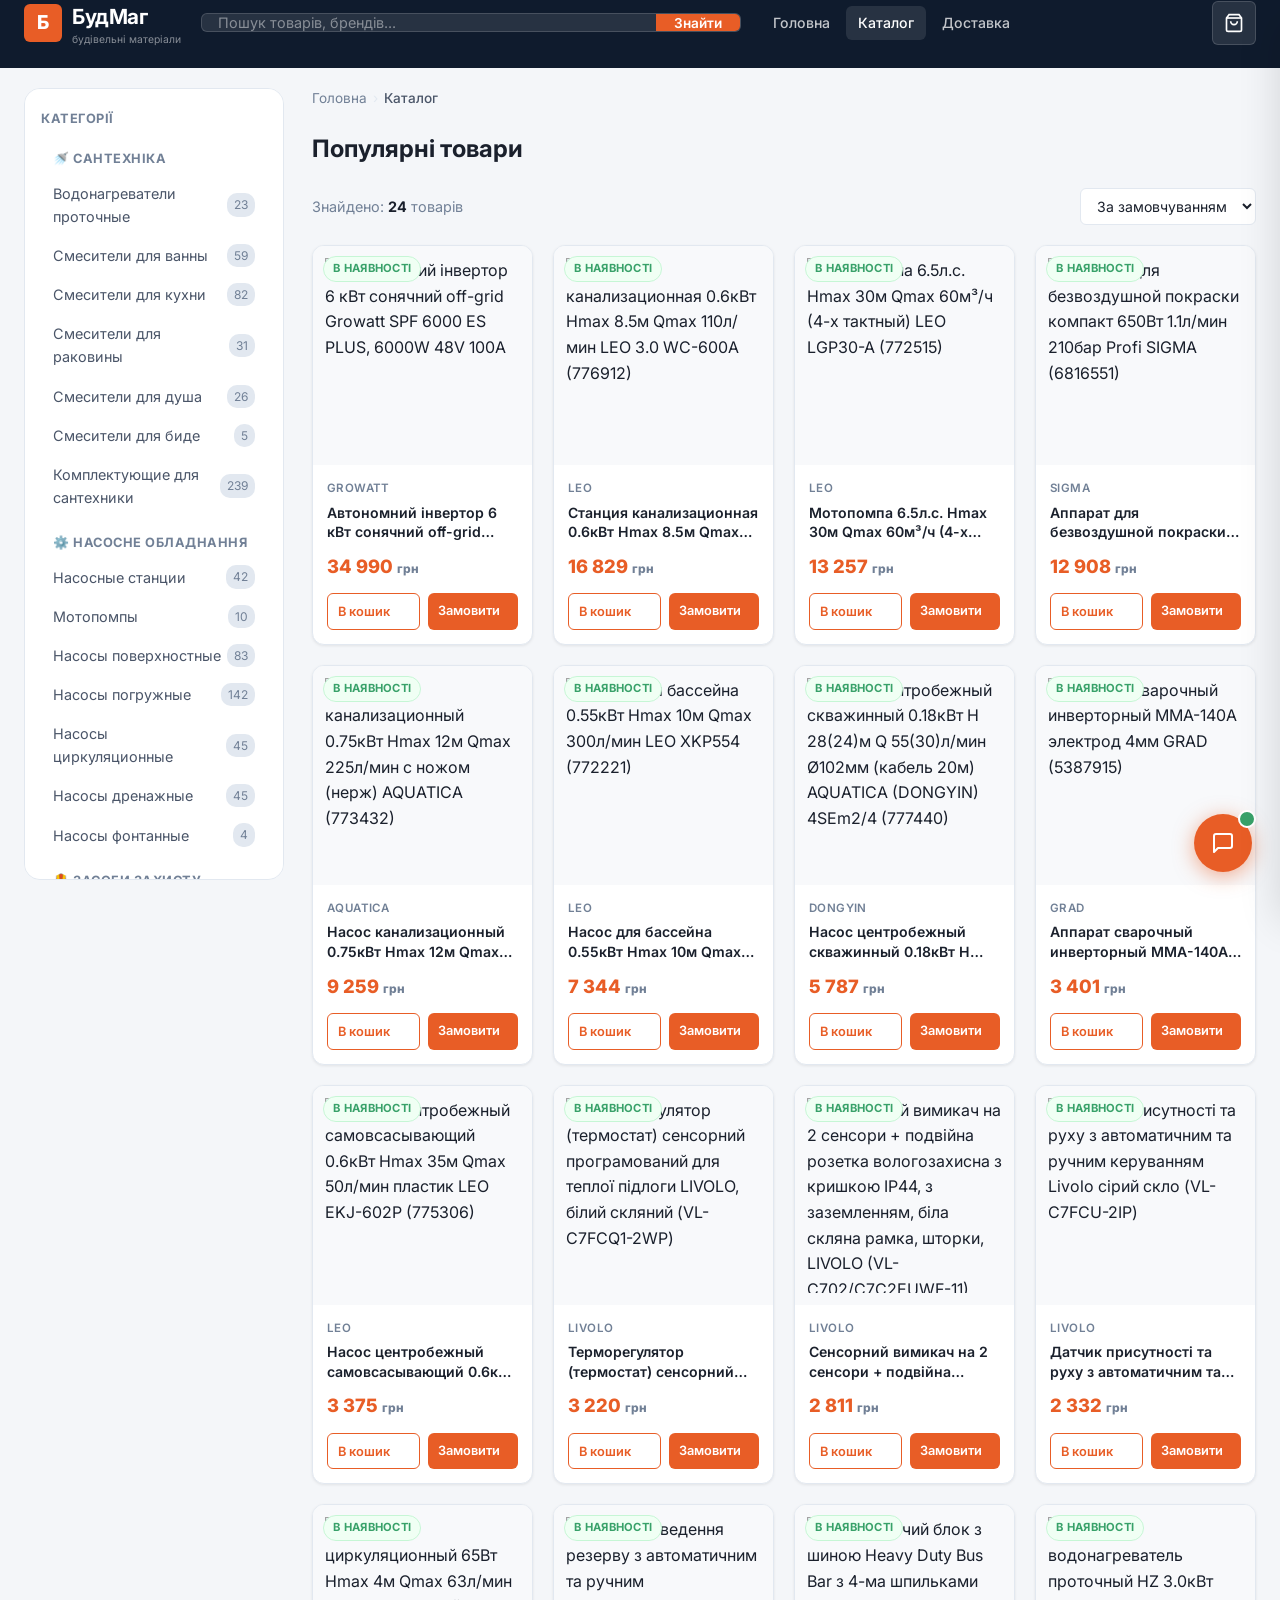
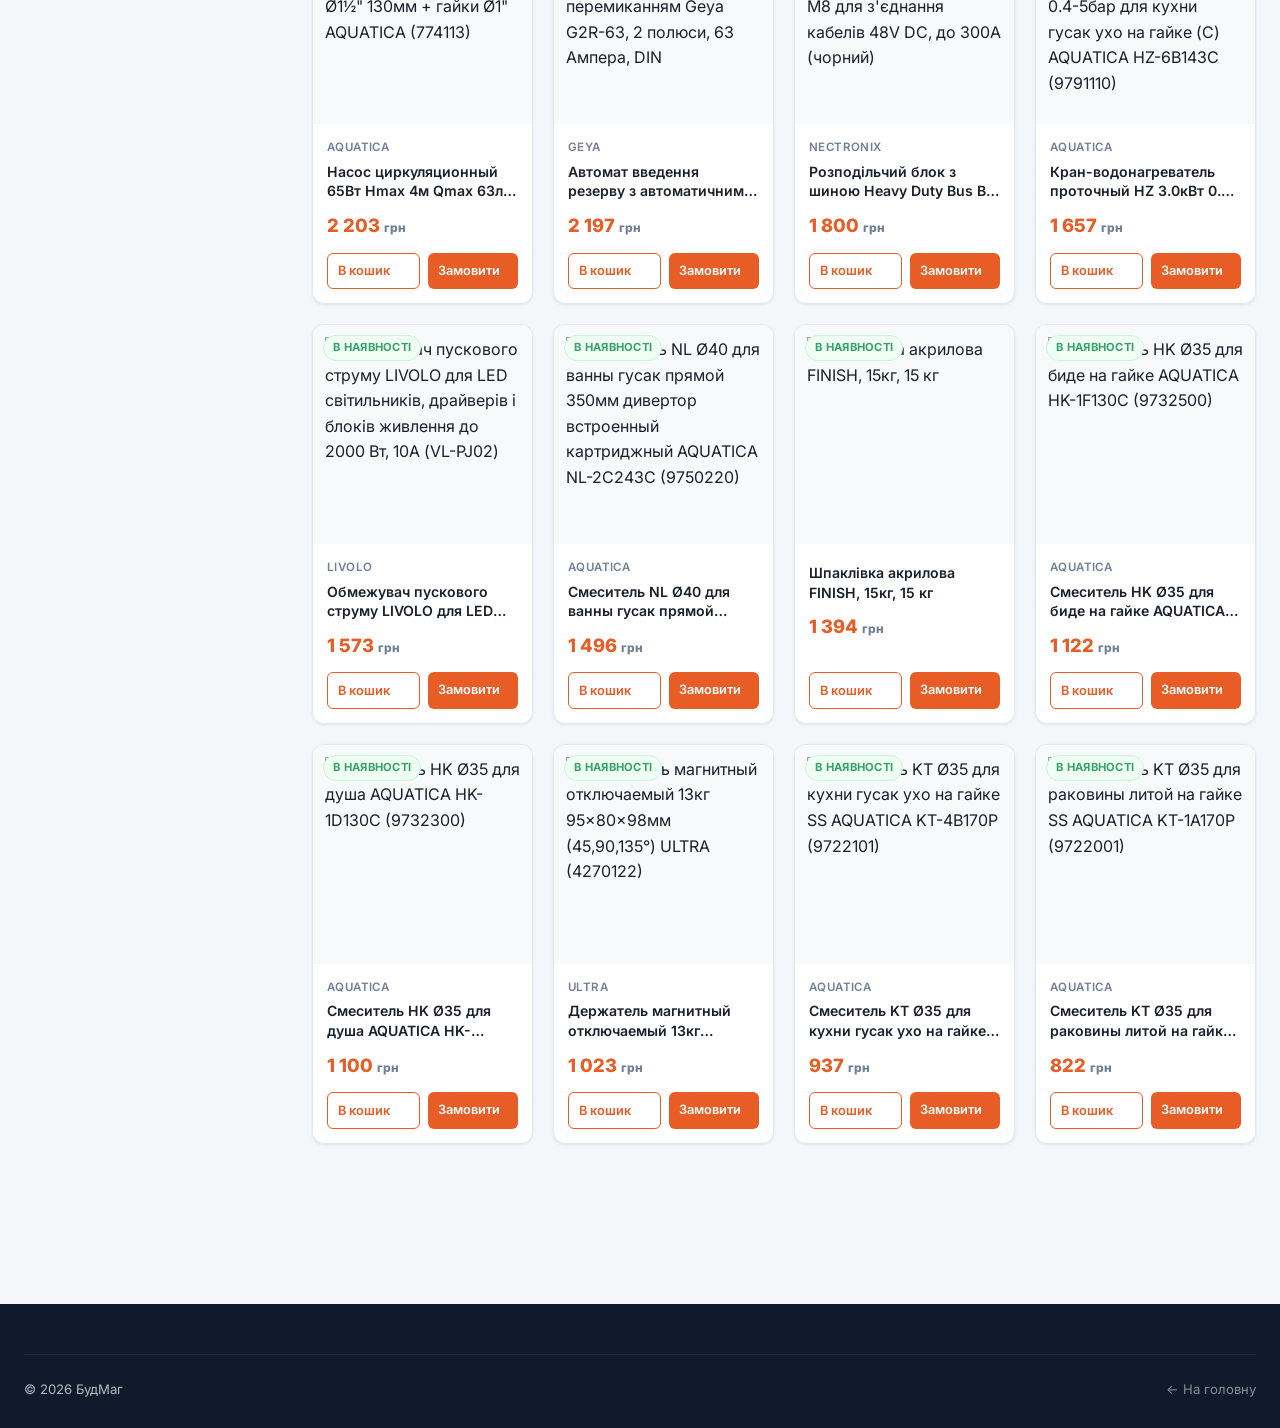
==== catalog.html @ a28fb6b6 "feat(seo+security): SEO мета-теги, Schema.org, robots.txt, sitemap, CSP headers - _headers: Content-" ====
<!DOCTYPE html>
<html lang="uk">
<head>
  <meta charset="UTF-8">
  <meta name="viewport" content="width=device-width, initial-scale=1.0">
  <title>Каталог товарів — БудМаг</title>
  <meta name="description" content="Каталог будівельних матеріалів: сантехніка, підлогові покриття, електрика, фарби, насоси, зварювальне обладнання. Понад 4000 товарів в наявності.">
  <link rel="canonical" href="https://budmag.ua/catalog.html">
  <meta property="og:type" content="website">
  <meta property="og:url" content="https://budmag.ua/catalog.html">
  <meta property="og:title" content="Каталог будівельних матеріалів — БудМаг">
  <meta property="og:description" content="Понад 4000 товарів для будівництва та ремонту з доставкою по Україні.">
  <meta property="og:locale" content="uk_UA">
  <link rel="preconnect" href="https://fonts.googleapis.com">
  <link rel="stylesheet" href="https://fonts.googleapis.com/css2?family=Inter:wght@400;500;600;700;800&display=swap">
  <link rel="stylesheet" href="css/style.css">
</head>
<body>

<!-- HEADER -->
<header class="header" id="header">
  <div class="container">
    <div class="header__inner">
      <a href="index.html" class="logo">
        <div class="logo__mark">Б</div>
        <div>
          <span class="logo__text">БудМаг</span>
          <span class="logo__sub">будівельні матеріали</span>
        </div>
      </a>
      <div class="header__search">
        <input type="text" id="headerSearchInput" placeholder="Пошук товарів, брендів...">
        <button id="headerSearchBtn">Знайти</button>
      </div>
      <nav class="header__nav">
        <a href="index.html">Головна</a>
        <a href="catalog.html" class="active">Каталог</a>
        <a href="delivery.html">Доставка</a>
      </nav>
      <div class="header__actions">
        <button class="cart-btn" onclick="toggleCart()" title="Кошик">
          <svg width="20" height="20" fill="none" stroke="currentColor" stroke-width="2" viewBox="0 0 24 24">
            <path d="M6 2L3 6v14a2 2 0 002 2h14a2 2 0 002-2V6l-3-4z"/>
            <line x1="3" y1="6" x2="21" y2="6"/>
            <path d="M16 10a4 4 0 01-8 0"/>
          </svg>
          <span class="cart-badge" id="cartBadge">0</span>
        </button>
      </div>
    </div>
  </div>
</header>

<!-- MOBILE FILTER TOGGLE -->
<div style="position:fixed;bottom:90px;left:20px;z-index:100;display:none" id="mobileFilterBtn">
  <button class="btn btn--dark" onclick="toggleSidebar()">☰ Фільтри</button>
</div>

<div class="container">
  <div class="catalog-layout">

    <!-- SIDEBAR -->
    <aside class="catalog-sidebar" id="catalogSidebar">

      <!-- Categories -->
      <div class="sidebar-section">
        <div class="sidebar-section__title">Категорії</div>
        <div id="sidebarCats">
          <div class="skeleton skeleton-line" style="height:28px;margin:4px 0"></div>
          <div class="skeleton skeleton-line" style="height:28px;margin:4px 0"></div>
          <div class="skeleton skeleton-line" style="height:28px;margin:4px 0"></div>
        </div>
      </div>

      <!-- Availability -->
      <div class="sidebar-section">
        <div class="sidebar-section__title">Наявність</div>
        <div class="filter-toggle" onclick="CatalogPage.toggleAvailable()">
          <label>Тільки в наявності</label>
          <div class="toggle-switch" id="availToggle"></div>
        </div>
      </div>

      <!-- Price -->
      <div class="sidebar-section">
        <div class="sidebar-section__title">Ціна (грн)</div>
        <div class="filter-range">
          <input type="number" id="priceMin" placeholder="Від" min="0">
          <span>—</span>
          <input type="number" id="priceMax" placeholder="До" min="0">
        </div>
        <button class="btn btn--secondary btn--sm btn--full" style="margin-top:10px" onclick="CatalogPage.applyFilters()">Застосувати</button>
      </div>

      <!-- Vendors -->
      <div class="sidebar-section" id="vendorSection">
        <div class="sidebar-section__title">Виробник</div>
        <div class="vendor-list" id="vendorList"></div>
      </div>

      <div style="padding:0 16px">
        <button class="btn btn--ghost" style="width:100%;background:var(--bg);color:var(--text-muted);border-color:var(--border)" onclick="CatalogPage.resetFilters()">Скинути фільтри</button>
      </div>
    </aside>

    <!-- MAIN CONTENT -->
    <main class="catalog-main">

      <!-- Breadcrumb -->
      <nav class="breadcrumb" id="breadcrumb">
        <a href="index.html">Головна</a>
        <span class="breadcrumb__sep">›</span>
        <span class="breadcrumb__current" id="breadcrumbCurrent">Каталог</span>
      </nav>

      <!-- Page Title -->
      <div style="margin-bottom:20px">
        <h1 style="font-size:1.5rem;font-weight:700;color:var(--text)" id="pageTitle">Всі товари</h1>
      </div>

      <!-- Top bar -->
      <div class="catalog-topbar">
        <div class="catalog-topbar__info" id="countInfo">Завантаження...</div>
        <select class="sort-select" id="sortSelect" onchange="CatalogPage.applyFilters()">
          <option value="default">За замовчуванням</option>
          <option value="price_asc">Ціна: від дешевих</option>
          <option value="price_desc">Ціна: від дорогих</option>
          <option value="name_asc">Назва А-Я</option>
        </select>
      </div>

      <!-- Products Grid -->
      <div class="products-grid" id="productsGrid">
        <!-- Skeleton -->
        <div style="height:300px;border-radius:12px" class="skeleton"></div>
        <div style="height:300px;border-radius:12px" class="skeleton"></div>
        <div style="height:300px;border-radius:12px" class="skeleton"></div>
        <div style="height:300px;border-radius:12px" class="skeleton"></div>
        <div style="height:300px;border-radius:12px" class="skeleton"></div>
        <div style="height:300px;border-radius:12px" class="skeleton"></div>
      </div>

      <!-- Pagination -->
      <div class="pagination" id="pagination"></div>
    </main>
  </div>
</div>

<!-- FOOTER -->
<footer class="footer" style="margin-top:60px">
  <div class="container">
    <div class="footer__bottom">
      <span>© 2026 БудМаг</span>
      <a href="index.html" style="color:rgba(255,255,255,.5)">← На головну</a>
    </div>
  </div>
</footer>

<script src="config.js"></script>
<script src="js/app.js"></script>
<script src="js/catalog.js"></script>
<script src="js/chat.js"></script>
</body>
</html>
---- css/style.css ----
/* =============================================
   CSS VARIABLES & RESET
   ============================================= */
:root {
  --primary:       #0f1b2d;
  --primary-light: #1a2e4a;
  --accent:        #e85d26;
  --accent-hover:  #d04f1e;
  --accent-light:  #fff3ee;
  --bg:            #f4f6f9;
  --card:          #ffffff;
  --text:          #1a202c;
  --text-2:        #4a5568;
  --text-muted:    #718096;
  --border:        #e2e8f0;
  --border-light:  #f0f2f5;
  --success:       #38a169;
  --success-bg:    #f0fff4;
  --danger:        #e53e3e;
  --shadow-sm:     0 1px 3px rgba(0,0,0,.08);
  --shadow-md:     0 4px 12px rgba(0,0,0,.10);
  --shadow-lg:     0 8px 30px rgba(0,0,0,.12);
  --shadow-xl:     0 20px 40px rgba(0,0,0,.14);
  --radius-sm:     6px;
  --radius:        12px;
  --radius-lg:     16px;
  --radius-xl:     24px;
  --transition:    .2s ease;
  --header-h:      68px;
}

*, *::before, *::after { box-sizing: border-box; margin: 0; padding: 0; }
html { scroll-behavior: smooth; }
body {
  font-family: 'Inter', -apple-system, BlinkMacSystemFont, 'Segoe UI', sans-serif;
  background: var(--bg);
  color: var(--text);
  line-height: 1.6;
  min-height: 100vh;
}
img { display: block; max-width: 100%; }
a { text-decoration: none; color: inherit; }
button { cursor: pointer; border: none; background: none; font-family: inherit; }
input, textarea, select { font-family: inherit; }
ul { list-style: none; }

/* =============================================
   LAYOUT
   ============================================= */
.container {
  max-width: 1280px;
  margin: 0 auto;
  padding: 0 24px;
}
.container--narrow { max-width: 960px; }

/* =============================================
   TYPOGRAPHY
   ============================================= */
.section-title {
  font-size: 1.75rem;
  font-weight: 700;
  color: var(--text);
  margin-bottom: 8px;
}
.section-subtitle {
  font-size: 1rem;
  color: var(--text-muted);
  margin-bottom: 32px;
}

/* =============================================
   BUTTONS
   ============================================= */
.btn {
  display: inline-flex;
  align-items: center;
  gap: 8px;
  padding: 10px 20px;
  border-radius: var(--radius-sm);
  font-size: .9rem;
  font-weight: 600;
  transition: all var(--transition);
  white-space: nowrap;
}
.btn--primary {
  background: var(--accent);
  color: #fff;
}
.btn--primary:hover { background: var(--accent-hover); transform: translateY(-1px); box-shadow: 0 4px 12px rgba(232,93,38,.35); }
.btn--secondary {
  background: transparent;
  color: var(--accent);
  border: 1.5px solid var(--accent);
}
.btn--secondary:hover { background: var(--accent-light); }
.btn--dark {
  background: var(--primary);
  color: #fff;
}
.btn--dark:hover { background: var(--primary-light); }
.btn--ghost {
  background: rgba(255,255,255,.12);
  color: #fff;
  border: 1.5px solid rgba(255,255,255,.25);
}
.btn--ghost:hover { background: rgba(255,255,255,.22); }
.btn--sm { padding: 7px 14px; font-size: .8rem; }
.btn--lg { padding: 14px 28px; font-size: 1rem; }
.btn--full { width: 100%; justify-content: center; }
.btn:disabled { opacity: .5; cursor: not-allowed; transform: none !important; }

/* =============================================
   HEADER
   ============================================= */
.header {
  position: fixed;
  top: 0; left: 0; right: 0;
  height: var(--header-h);
  background: var(--primary);
  z-index: 1000;
  transition: box-shadow var(--transition);
}
.header.scrolled { box-shadow: 0 2px 20px rgba(0,0,0,.3); }
.header__inner {
  display: flex;
  align-items: center;
  gap: 20px;
  height: 100%;
}
.logo {
  display: flex;
  align-items: center;
  gap: 10px;
  flex-shrink: 0;
}
.logo__mark {
  width: 38px; height: 38px;
  background: var(--accent);
  border-radius: var(--radius-sm);
  display: flex; align-items: center; justify-content: center;
  font-size: 1.2rem;
  font-weight: 800;
  color: #fff;
}
.logo__text {
  font-size: 1.3rem;
  font-weight: 700;
  color: #fff;
  letter-spacing: -.5px;
}
.logo__sub {
  font-size: .65rem;
  color: rgba(255,255,255,.5);
  font-weight: 400;
  display: block;
  line-height: 1;
  margin-top: 2px;
}

.header__search {
  flex: 1;
  max-width: 540px;
  display: flex;
  background: rgba(255,255,255,.1);
  border-radius: var(--radius-sm);
  border: 1.5px solid rgba(255,255,255,.15);
  overflow: hidden;
  transition: border-color var(--transition);
}
.header__search:focus-within {
  border-color: var(--accent);
  background: rgba(255,255,255,.15);
}
.header__search input {
  flex: 1;
  background: none;
  border: none;
  color: #fff;
  padding: 0 16px;
  font-size: .9rem;
  outline: none;
}
.header__search input::placeholder { color: rgba(255,255,255,.45); }
.header__search button {
  padding: 0 18px;
  background: var(--accent);
  color: #fff;
  font-weight: 600;
  font-size: .85rem;
  transition: background var(--transition);
}
.header__search button:hover { background: var(--accent-hover); }

.header__actions {
  display: flex;
  align-items: center;
  gap: 12px;
  margin-left: auto;
}
.header__nav {
  display: flex;
  align-items: center;
  gap: 4px;
}
.header__nav a {
  color: rgba(255,255,255,.75);
  font-size: .88rem;
  font-weight: 500;
  padding: 6px 12px;
  border-radius: var(--radius-sm);
  transition: all var(--transition);
}
.header__nav a:hover, .header__nav a.active {
  color: #fff;
  background: rgba(255,255,255,.1);
}
.cart-btn {
  position: relative;
  width: 44px; height: 44px;
  border-radius: var(--radius-sm);
  background: rgba(255,255,255,.1);
  border: 1.5px solid rgba(255,255,255,.15);
  color: #fff;
  display: flex; align-items: center; justify-content: center;
  transition: all var(--transition);
}
.cart-btn:hover { background: rgba(255,255,255,.2); border-color: rgba(255,255,255,.3); }
.cart-badge {
  position: absolute;
  top: -6px; right: -6px;
  background: var(--accent);
  color: #fff;
  font-size: .65rem;
  font-weight: 700;
  min-width: 18px; height: 18px;
  border-radius: 9px;
  display: flex; align-items: center; justify-content: center;
  padding: 0 4px;
  display: none;
}
.cart-badge.visible { display: flex; }

/* =============================================
   HERO
   ============================================= */
.hero {
  margin-top: var(--header-h);
  background: linear-gradient(135deg, #0f1b2d 0%, #1a2e4a 50%, #0f1b2d 100%);
  padding: 80px 0 60px;
  position: relative;
  overflow: hidden;
}
.hero::before {
  content: '';
  position: absolute; inset: 0;
  background: url("data:image/svg+xml,%3Csvg width='60' height='60' viewBox='0 0 60 60' xmlns='http://www.w3.org/2000/svg'%3E%3Cg fill='none' fill-rule='evenodd'%3E%3Cg fill='%23ffffff' fill-opacity='0.03'%3E%3Cpath d='M36 34v-4h-2v4h-4v2h4v4h2v-4h4v-2h-4zm0-30V0h-2v4h-4v2h4v4h2V6h4V4h-4zM6 34v-4H4v4H0v2h4v4h2v-4h4v-2H6zM6 4V0H4v4H0v2h4v4h2V6h4V4H6z'/%3E%3C/g%3E%3C/g%3E%3C/svg%3E");
}
.hero::after {
  content: '';
  position: absolute;
  bottom: -2px; left: 0; right: 0;
  height: 60px;
  background: var(--bg);
  clip-path: ellipse(55% 100% at 50% 100%);
}
.hero__inner {
  position: relative;
  text-align: center;
  max-width: 720px;
  margin: 0 auto;
}
.hero__tag {
  display: inline-flex;
  align-items: center;
  gap: 6px;
  background: rgba(232,93,38,.15);
  border: 1px solid rgba(232,93,38,.3);
  color: #ffa07a;
  padding: 5px 14px;
  border-radius: 20px;
  font-size: .8rem;
  font-weight: 600;
  margin-bottom: 20px;
}
.hero h1 {
  font-size: clamp(2rem, 5vw, 3rem);
  font-weight: 800;
  color: #fff;
  line-height: 1.2;
  margin-bottom: 16px;
  letter-spacing: -.5px;
}
.hero h1 span { color: var(--accent); }
.hero__sub {
  font-size: 1.05rem;
  color: rgba(255,255,255,.65);
  margin-bottom: 36px;
}
.hero__search {
  display: flex;
  background: #fff;
  border-radius: var(--radius);
  overflow: hidden;
  box-shadow: var(--shadow-xl);
  max-width: 580px;
  margin: 0 auto 40px;
}
.hero__search input {
  flex: 1;
  border: none;
  padding: 16px 20px;
  font-size: 1rem;
  outline: none;
  color: var(--text);
}
.hero__search button {
  padding: 0 28px;
  background: var(--accent);
  color: #fff;
  font-weight: 700;
  font-size: .95rem;
  transition: background var(--transition);
  white-space: nowrap;
}
.hero__search button:hover { background: var(--accent-hover); }
.hero__stats {
  display: flex;
  justify-content: center;
  gap: 40px;
  flex-wrap: wrap;
}
.hero-stat {
  text-align: center;
}
.hero-stat__num {
  font-size: 1.6rem;
  font-weight: 800;
  color: #fff;
  display: block;
}
.hero-stat__label {
  font-size: .8rem;
  color: rgba(255,255,255,.5);
  text-transform: uppercase;
  letter-spacing: .5px;
}

/* =============================================
   SECTIONS
   ============================================= */
.section { padding: 60px 0; }
.section--sm { padding: 40px 0; }
.section--grey { background: var(--bg); }
.section--white { background: #fff; }
.section--dark { background: var(--primary); color: #fff; }
.section__head {
  display: flex;
  align-items: flex-end;
  justify-content: space-between;
  margin-bottom: 32px;
  flex-wrap: wrap;
  gap: 12px;
}

/* =============================================
   CATEGORY CARDS
   ============================================= */
.category-grid {
  display: grid;
  grid-template-columns: repeat(auto-fill, minmax(260px, 1fr));
  gap: 20px;
}
.category-card {
  background: var(--card);
  border-radius: var(--radius-lg);
  overflow: hidden;
  box-shadow: var(--shadow-sm);
  border: 1.5px solid var(--border);
  cursor: pointer;
  transition: all var(--transition);
  text-decoration: none;
  color: inherit;
  display: block;
}
.category-card:hover {
  transform: translateY(-4px);
  box-shadow: var(--shadow-lg);
  border-color: var(--accent);
}
.category-card__img {
  height: 160px;
  overflow: hidden;
  background: #f0f2f5;
  position: relative;
}
.category-card__img img {
  width: 100%; height: 100%;
  object-fit: cover;
  transition: transform .4s ease;
}
.category-card:hover .category-card__img img { transform: scale(1.05); }
.category-card__img--placeholder {
  display: flex; align-items: center; justify-content: center;
  font-size: 3rem;
}
.category-card__body {
  padding: 16px 18px;
  display: flex;
  align-items: center;
  justify-content: space-between;
}
.category-card__name {
  font-weight: 600;
  font-size: .95rem;
  color: var(--text);
}
.category-card__count {
  font-size: .8rem;
  color: var(--text-muted);
  margin-top: 2px;
}
.category-card__arrow {
  width: 32px; height: 32px;
  background: var(--accent-light);
  border-radius: 50%;
  display: flex; align-items: center; justify-content: center;
  color: var(--accent);
  font-size: .8rem;
  flex-shrink: 0;
  transition: all var(--transition);
}
.category-card:hover .category-card__arrow {
  background: var(--accent);
  color: #fff;
}

/* Sub-categories in catalog sidebar */
.cat-group { margin-bottom: 8px; }
.cat-group__title {
  font-weight: 700;
  font-size: .8rem;
  text-transform: uppercase;
  letter-spacing: .5px;
  color: var(--text-muted);
  padding: 8px 12px 4px;
}
.cat-item {
  display: flex;
  align-items: center;
  justify-content: space-between;
  padding: 8px 12px;
  border-radius: var(--radius-sm);
  cursor: pointer;
  transition: all var(--transition);
  font-size: .9rem;
  color: var(--text-2);
}
.cat-item:hover, .cat-item.active {
  background: var(--accent-light);
  color: var(--accent);
}
.cat-item .count {
  font-size: .75rem;
  background: var(--border);
  padding: 2px 7px;
  border-radius: 10px;
  color: var(--text-muted);
}
.cat-item.active .count { background: var(--accent); color: #fff; }

/* =============================================
   PRODUCT CARDS
   ============================================= */
.products-grid {
  display: grid;
  grid-template-columns: repeat(auto-fill, minmax(220px, 1fr));
  gap: 20px;
}
.product-card {
  background: var(--card);
  border-radius: var(--radius);
  border: 1.5px solid var(--border);
  overflow: hidden;
  box-shadow: var(--shadow-sm);
  transition: all var(--transition);
  display: flex;
  flex-direction: column;
  position: relative;
}
.product-card:hover {
  transform: translateY(-3px);
  box-shadow: var(--shadow-md);
  border-color: #c5cfe0;
}
.product-card__img {
  aspect-ratio: 1;
  background: #f8f9fb;
  overflow: hidden;
  display: flex;
  align-items: center;
  justify-content: center;
  padding: 12px;
}
.product-card__img img {
  width: 100%; height: 100%;
  object-fit: contain;
  transition: transform .3s ease;
}
.product-card:hover .product-card__img img { transform: scale(1.06); }
.product-card__img--empty {
  font-size: 3rem;
  color: var(--border);
}
.product-card__badge {
  position: absolute;
  top: 10px; left: 10px;
  padding: 3px 9px;
  border-radius: 20px;
  font-size: .7rem;
  font-weight: 700;
  text-transform: uppercase;
  letter-spacing: .3px;
}
.badge--available {
  background: var(--success-bg);
  color: var(--success);
  border: 1px solid #c6f6d5;
}
.badge--unavailable {
  background: #fff5f5;
  color: #c53030;
  border: 1px solid #fed7d7;
}
.product-card__body {
  padding: 14px 14px 0;
  flex: 1;
}
.product-card__vendor {
  font-size: .72rem;
  font-weight: 600;
  color: var(--text-muted);
  text-transform: uppercase;
  letter-spacing: .4px;
  margin-bottom: 5px;
}
.product-card__name {
  font-size: .88rem;
  font-weight: 600;
  color: var(--text);
  line-height: 1.4;
  display: -webkit-box;
  -webkit-line-clamp: 2;
  -webkit-box-orient: vertical;
  overflow: hidden;
  margin-bottom: 10px;
  cursor: pointer;
}
.product-card__name:hover { color: var(--accent); }
.product-card__price {
  font-size: 1.15rem;
  font-weight: 800;
  color: var(--accent);
}
.product-card__price-sub {
  font-size: .75rem;
  color: var(--text-muted);
}
.product-card__footer {
  padding: 12px 14px 14px;
  display: flex;
  gap: 8px;
}
.product-card__footer .btn { flex: 1; padding: 8px 10px; font-size: .8rem; }

/* Skeleton loader */
.skeleton {
  background: linear-gradient(90deg, #f0f2f5 25%, #e8eaed 50%, #f0f2f5 75%);
  background-size: 200% 100%;
  animation: skeleton-shimmer 1.4s infinite;
  border-radius: 4px;
}
@keyframes skeleton-shimmer {
  0% { background-position: 200% 0; }
  100% { background-position: -200% 0; }
}
.product-card--skeleton .product-card__img { background: #f0f2f5; }
.skeleton-line { height: 12px; margin: 6px 0; }
.skeleton-line--title { height: 14px; width: 90%; }
.skeleton-line--short { width: 50%; }

/* =============================================
   CATALOG PAGE
   ============================================= */
.catalog-layout {
  display: grid;
  grid-template-columns: 260px 1fr;
  gap: 28px;
  margin-top: calc(var(--header-h) + 20px);
  padding-bottom: 60px;
}
.catalog-sidebar {
  position: sticky;
  top: calc(var(--header-h) + 20px);
  height: calc(100vh - var(--header-h) - 40px);
  overflow-y: auto;
  background: var(--card);
  border-radius: var(--radius-lg);
  border: 1.5px solid var(--border);
  padding: 20px 0;
  scrollbar-width: thin;
  scrollbar-color: var(--border) transparent;
}
.catalog-sidebar::-webkit-scrollbar { width: 4px; }
.catalog-sidebar::-webkit-scrollbar-track { background: transparent; }
.catalog-sidebar::-webkit-scrollbar-thumb { background: var(--border); border-radius: 2px; }

.sidebar-section { padding: 0 16px 16px; border-bottom: 1px solid var(--border-light); margin-bottom: 16px; }
.sidebar-section:last-child { border-bottom: none; margin-bottom: 0; }
.sidebar-section__title {
  font-weight: 700;
  font-size: .8rem;
  text-transform: uppercase;
  letter-spacing: .5px;
  color: var(--text-muted);
  margin-bottom: 12px;
}

.filter-range { display: flex; gap: 8px; align-items: center; }
.filter-range input[type="number"] {
  width: 90px;
  border: 1.5px solid var(--border);
  border-radius: var(--radius-sm);
  padding: 7px 10px;
  font-size: .85rem;
  color: var(--text);
  outline: none;
  transition: border-color var(--transition);
}
.filter-range input:focus { border-color: var(--accent); }
.filter-range span { color: var(--text-muted); font-size: .85rem; }

.filter-toggle {
  display: flex;
  align-items: center;
  justify-content: space-between;
  gap: 10px;
  cursor: pointer;
}
.filter-toggle label { font-size: .9rem; color: var(--text-2); cursor: pointer; font-weight: 500; }
.toggle-switch {
  width: 42px; height: 24px;
  background: var(--border);
  border-radius: 12px;
  position: relative;
  transition: background var(--transition);
  flex-shrink: 0;
  cursor: pointer;
}
.toggle-switch.on { background: var(--success); }
.toggle-switch::after {
  content: '';
  position: absolute;
  width: 18px; height: 18px;
  background: #fff;
  border-radius: 50%;
  top: 3px; left: 3px;
  transition: transform var(--transition);
  box-shadow: 0 1px 3px rgba(0,0,0,.2);
}
.toggle-switch.on::after { transform: translateX(18px); }

.vendor-list { max-height: 180px; overflow-y: auto; }
.vendor-check {
  display: flex;
  align-items: center;
  gap: 8px;
  padding: 4px 0;
  cursor: pointer;
  font-size: .88rem;
  color: var(--text-2);
}
.vendor-check input[type="checkbox"] { accent-color: var(--accent); width: 15px; height: 15px; cursor: pointer; }

.catalog-main {}
.catalog-topbar {
  display: flex;
  align-items: center;
  justify-content: space-between;
  margin-bottom: 20px;
  flex-wrap: wrap;
  gap: 12px;
}
.catalog-topbar__info {
  font-size: .9rem;
  color: var(--text-muted);
}
.catalog-topbar__info strong { color: var(--text); }
.sort-select {
  border: 1.5px solid var(--border);
  border-radius: var(--radius-sm);
  padding: 8px 12px;
  font-size: .88rem;
  color: var(--text);
  background: var(--card);
  outline: none;
  cursor: pointer;
  transition: border-color var(--transition);
}
.sort-select:focus { border-color: var(--accent); }

/* Breadcrumbs */
.breadcrumb {
  display: flex;
  align-items: center;
  gap: 6px;
  font-size: .85rem;
  color: var(--text-muted);
  margin-bottom: 20px;
  flex-wrap: wrap;
}
.breadcrumb a { color: var(--text-muted); transition: color var(--transition); }
.breadcrumb a:hover { color: var(--accent); }
.breadcrumb__sep { color: var(--border); }
.breadcrumb__current { color: var(--text-2); font-weight: 500; }

/* Pagination */
.pagination {
  display: flex;
  align-items: center;
  justify-content: center;
  gap: 6px;
  margin-top: 40px;
  flex-wrap: wrap;
}
.page-btn {
  width: 38px; height: 38px;
  border-radius: var(--radius-sm);
  display: flex; align-items: center; justify-content: center;
  font-size: .88rem;
  font-weight: 600;
  border: 1.5px solid var(--border);
  background: var(--card);
  color: var(--text-2);
  transition: all var(--transition);
  cursor: pointer;
}
.page-btn:hover { border-color: var(--accent); color: var(--accent); }
.page-btn.active { background: var(--accent); border-color: var(--accent); color: #fff; }
.page-btn:disabled { opacity: .4; cursor: not-allowed; }

/* =============================================
   PRODUCT PAGE
   ============================================= */
.product-layout {
  display: grid;
  grid-template-columns: 1fr 1fr;
  gap: 40px;
  margin-top: calc(var(--header-h) + 30px);
  padding-bottom: 60px;
}
.gallery {
  position: sticky;
  top: calc(var(--header-h) + 20px);
  align-self: start;
}
.gallery__main {
  background: var(--card);
  border-radius: var(--radius-lg);
  border: 1.5px solid var(--border);
  aspect-ratio: 1;
  display: flex;
  align-items: center;
  justify-content: center;
  padding: 20px;
  overflow: hidden;
  margin-bottom: 12px;
  cursor: zoom-in;
}
.gallery__main img {
  width: 100%; height: 100%;
  object-fit: contain;
  transition: transform .3s ease;
}
.gallery__main:hover img { transform: scale(1.05); }
.gallery__thumbs {
  display: flex;
  gap: 10px;
  overflow-x: auto;
  scrollbar-width: none;
  padding-bottom: 4px;
}
.gallery__thumbs::-webkit-scrollbar { display: none; }
.gallery__thumb {
  width: 72px; height: 72px;
  border-radius: var(--radius-sm);
  border: 2px solid var(--border);
  overflow: hidden;
  flex-shrink: 0;
  cursor: pointer;
  transition: border-color var(--transition);
  background: #f8f9fb;
  display: flex; align-items: center; justify-content: center;
  padding: 4px;
}
.gallery__thumb img { width: 100%; height: 100%; object-fit: contain; }
.gallery__thumb.active { border-color: var(--accent); }
.gallery__thumb:hover { border-color: var(--accent); }

.product-info {}
.product-info__meta {
  display: flex;
  align-items: center;
  gap: 10px;
  margin-bottom: 12px;
  flex-wrap: wrap;
}
.product-info__vendor {
  font-size: .8rem;
  font-weight: 700;
  color: var(--text-muted);
  text-transform: uppercase;
  letter-spacing: .5px;
}
.product-info__code {
  font-size: .8rem;
  color: var(--text-muted);
  background: var(--bg);
  padding: 3px 8px;
  border-radius: 4px;
}
.product-info h1 {
  font-size: 1.5rem;
  font-weight: 700;
  line-height: 1.3;
  margin-bottom: 20px;
  color: var(--text);
}
.product-info__price-row {
  display: flex;
  align-items: baseline;
  gap: 12px;
  margin-bottom: 24px;
}
.product-info__price {
  font-size: 2.2rem;
  font-weight: 800;
  color: var(--accent);
}
.product-info__currency { font-size: 1.2rem; color: var(--text-muted); font-weight: 500; }
.product-info__actions {
  display: flex;
  gap: 12px;
  margin-bottom: 28px;
}
.product-info__actions .btn { flex: 1; padding: 13px 20px; font-size: .95rem; }
.product-info__desc {
  font-size: .9rem;
  color: var(--text-2);
  line-height: 1.7;
  margin-bottom: 24px;
  padding-bottom: 24px;
  border-bottom: 1px solid var(--border);
}

.specs-table { width: 100%; border-collapse: collapse; font-size: .88rem; }
.specs-table tr:nth-child(even) td { background: var(--bg); }
.specs-table td { padding: 9px 12px; color: var(--text-2); border-bottom: 1px solid var(--border-light); }
.specs-table td:first-child { color: var(--text-muted); width: 45%; font-weight: 500; }

/* =============================================
   CART SIDEBAR
   ============================================= */
.cart-overlay {
  position: fixed; inset: 0;
  background: rgba(0,0,0,.5);
  z-index: 1999;
  opacity: 0;
  pointer-events: none;
  transition: opacity var(--transition);
}
.cart-overlay.open { opacity: 1; pointer-events: auto; }
.cart-sidebar {
  position: fixed;
  top: 0; right: 0;
  width: 400px; max-width: 95vw;
  height: 100vh;
  background: var(--card);
  z-index: 2000;
  display: flex;
  flex-direction: column;
  transform: translateX(100%);
  transition: transform .3s ease;
  box-shadow: var(--shadow-xl);
}
.cart-sidebar.open { transform: translateX(0); }
.cart-header {
  padding: 20px 24px;
  border-bottom: 1px solid var(--border);
  display: flex;
  align-items: center;
  justify-content: space-between;
  flex-shrink: 0;
}
.cart-header h3 { font-size: 1.1rem; font-weight: 700; }
.cart-close {
  width: 32px; height: 32px;
  border-radius: 50%;
  background: var(--bg);
  display: flex; align-items: center; justify-content: center;
  font-size: 1.1rem;
  color: var(--text-muted);
  transition: all var(--transition);
}
.cart-close:hover { background: var(--border); color: var(--text); }
.cart-items { flex: 1; overflow-y: auto; padding: 16px 24px; }
.cart-item {
  display: flex;
  gap: 12px;
  padding: 14px 0;
  border-bottom: 1px solid var(--border-light);
}
.cart-item__img {
  width: 64px; height: 64px;
  border-radius: var(--radius-sm);
  border: 1.5px solid var(--border);
  overflow: hidden;
  flex-shrink: 0;
  background: #f8f9fb;
  display: flex; align-items: center; justify-content: center;
}
.cart-item__img img { width: 100%; height: 100%; object-fit: contain; }
.cart-item__info { flex: 1; }
.cart-item__name { font-size: .85rem; font-weight: 600; line-height: 1.3; margin-bottom: 4px; color: var(--text); }
.cart-item__price { font-size: .9rem; font-weight: 700; color: var(--accent); }
.cart-item__remove { color: var(--text-muted); font-size: 1.1rem; align-self: flex-start; transition: color var(--transition); }
.cart-item__remove:hover { color: var(--danger); }
.cart-footer {
  padding: 20px 24px;
  border-top: 1px solid var(--border);
  flex-shrink: 0;
}
.cart-total {
  display: flex;
  justify-content: space-between;
  align-items: baseline;
  margin-bottom: 16px;
}
.cart-total span { color: var(--text-muted); }
.cart-total strong { font-size: 1.4rem; font-weight: 800; color: var(--text); }
.cart-empty {
  text-align: center;
  padding: 60px 20px;
  color: var(--text-muted);
}
.cart-empty svg { opacity: .2; margin: 0 auto 16px; }

/* =============================================
   ORDER MODAL
   ============================================= */
.modal-overlay {
  position: fixed; inset: 0;
  background: rgba(0,0,0,.55);
  z-index: 3000;
  display: flex;
  align-items: center;
  justify-content: center;
  padding: 20px;
  opacity: 0;
  pointer-events: none;
  transition: opacity var(--transition);
}
.modal-overlay.open { opacity: 1; pointer-events: auto; }
.modal {
  background: var(--card);
  border-radius: var(--radius-xl);
  width: 100%;
  max-width: 480px;
  padding: 32px;
  transform: scale(.95) translateY(10px);
  transition: transform .3s ease;
  position: relative;
}
.modal-overlay.open .modal { transform: scale(1) translateY(0); }
.modal__close {
  position: absolute;
  top: 16px; right: 16px;
  width: 32px; height: 32px;
  border-radius: 50%;
  background: var(--bg);
  display: flex; align-items: center; justify-content: center;
  color: var(--text-muted);
  font-size: 1.1rem;
  transition: all var(--transition);
}
.modal__close:hover { background: var(--border); color: var(--text); }
.modal h3 {
  font-size: 1.3rem;
  font-weight: 700;
  margin-bottom: 6px;
}
.modal__product-name {
  font-size: .85rem;
  color: var(--text-muted);
  margin-bottom: 24px;
  display: -webkit-box;
  -webkit-line-clamp: 2;
  -webkit-box-orient: vertical;
  overflow: hidden;
}
.form-group { margin-bottom: 16px; }
.form-group label {
  display: block;
  font-size: .85rem;
  font-weight: 600;
  color: var(--text-2);
  margin-bottom: 6px;
}
.form-group input,
.form-group textarea,
.form-group select {
  width: 100%;
  border: 1.5px solid var(--border);
  border-radius: var(--radius-sm);
  padding: 11px 14px;
  font-size: .9rem;
  color: var(--text);
  background: var(--card);
  outline: none;
  transition: border-color var(--transition);
}
.form-group input:focus,
.form-group textarea:focus { border-color: var(--accent); box-shadow: 0 0 0 3px rgba(232,93,38,.1); }
.form-group textarea { resize: vertical; min-height: 80px; }
.form-group .hint { font-size: .78rem; color: var(--text-muted); margin-top: 4px; }

.modal-success {
  text-align: center;
  padding: 20px 0;
  display: none;
}
.modal-success.show { display: block; }
.modal-success__icon {
  width: 72px; height: 72px;
  background: var(--success-bg);
  border-radius: 50%;
  display: flex; align-items: center; justify-content: center;
  margin: 0 auto 20px;
  font-size: 2rem;
  color: var(--success);
}
.modal-success h4 { font-size: 1.2rem; font-weight: 700; margin-bottom: 8px; }
.modal-success p { font-size: .9rem; color: var(--text-muted); }

/* =============================================
   CHAT WIDGET
   ============================================= */
.chat-fab {
  position: fixed;
  bottom: 28px; right: 28px;
  width: 58px; height: 58px;
  background: var(--accent);
  border-radius: 50%;
  box-shadow: 0 4px 20px rgba(232,93,38,.5);
  display: flex; align-items: center; justify-content: center;
  color: #fff;
  font-size: 1.4rem;
  z-index: 999;
  cursor: pointer;
  transition: all var(--transition);
  border: none;
}
.chat-fab:hover { transform: scale(1.1); box-shadow: 0 6px 25px rgba(232,93,38,.6); }
.chat-fab .badge {
  position: absolute;
  top: -4px; right: -4px;
  width: 18px; height: 18px;
  background: var(--success);
  border-radius: 50%;
  border: 2px solid #fff;
}
.chat-panel {
  position: fixed;
  bottom: 100px; right: 28px;
  width: 360px; max-width: calc(100vw - 40px);
  height: 500px;
  background: var(--card);
  border-radius: var(--radius-xl);
  box-shadow: var(--shadow-xl);
  display: flex;
  flex-direction: column;
  z-index: 998;
  transform: scale(.9) translateY(20px);
  opacity: 0;
  pointer-events: none;
  transition: all .25s ease;
  overflow: hidden;
  border: 1.5px solid var(--border);
}
.chat-panel.open {
  transform: scale(1) translateY(0);
  opacity: 1;
  pointer-events: auto;
}
.chat-panel__head {
  background: var(--primary);
  padding: 16px 20px;
  display: flex;
  align-items: center;
  gap: 12px;
  flex-shrink: 0;
}
.chat-panel__avatar {
  width: 38px; height: 38px;
  background: var(--accent);
  border-radius: 50%;
  display: flex; align-items: center; justify-content: center;
  font-size: 1.1rem;
  flex-shrink: 0;
}
.chat-panel__name {
  font-weight: 600;
  color: #fff;
  font-size: .95rem;
}
.chat-panel__status {
  font-size: .75rem;
  color: rgba(255,255,255,.6);
  display: flex;
  align-items: center;
  gap: 4px;
}
.chat-panel__status::before {
  content: '';
  width: 7px; height: 7px;
  background: #48bb78;
  border-radius: 50%;
  display: inline-block;
}
.chat-panel__close {
  margin-left: auto;
  color: rgba(255,255,255,.6);
  font-size: 1.2rem;
  transition: color var(--transition);
}
.chat-panel__close:hover { color: #fff; }
.chat-messages {
  flex: 1;
  overflow-y: auto;
  padding: 16px;
  display: flex;
  flex-direction: column;
  gap: 10px;
  scrollbar-width: thin;
  scrollbar-color: var(--border) transparent;
}
.chat-msg {
  max-width: 82%;
  display: flex;
  flex-direction: column;
  gap: 3px;
}
.chat-msg--bot { align-self: flex-start; }
.chat-msg--user { align-self: flex-end; }
.chat-msg__bubble {
  padding: 10px 14px;
  border-radius: 16px;
  font-size: .88rem;
  line-height: 1.5;
}
.chat-msg--bot .chat-msg__bubble {
  background: var(--bg);
  color: var(--text);
  border-bottom-left-radius: 4px;
}
.chat-msg--user .chat-msg__bubble {
  background: var(--accent);
  color: #fff;
  border-bottom-right-radius: 4px;
}
.chat-msg__time { font-size: .7rem; color: var(--text-muted); padding: 0 4px; }
.chat-msg--user .chat-msg__time { text-align: right; }
.chat-typing {
  display: flex;
  gap: 5px;
  padding: 12px 16px;
  background: var(--bg);
  border-radius: 16px;
  border-bottom-left-radius: 4px;
  align-self: flex-start;
  width: 60px;
}
.chat-typing span {
  width: 7px; height: 7px;
  background: var(--text-muted);
  border-radius: 50%;
  animation: typing-bounce .8s infinite;
}
.chat-typing span:nth-child(2) { animation-delay: .15s; }
.chat-typing span:nth-child(3) { animation-delay: .3s; }
@keyframes typing-bounce {
  0%, 100% { transform: translateY(0); }
  50% { transform: translateY(-5px); }
}
.chat-quick {
  display: flex;
  flex-wrap: wrap;
  gap: 6px;
  padding: 0 0 4px;
}
.chat-quick-btn {
  background: var(--accent-light);
  color: var(--accent);
  border: 1px solid rgba(232,93,38,.2);
  padding: 5px 12px;
  border-radius: 20px;
  font-size: .78rem;
  font-weight: 600;
  cursor: pointer;
  transition: all var(--transition);
}
.chat-quick-btn:hover { background: var(--accent); color: #fff; }
.chat-input-row {
  padding: 12px 16px;
  border-top: 1px solid var(--border);
  display: flex;
  gap: 8px;
  flex-shrink: 0;
}
.chat-input-row input {
  flex: 1;
  border: 1.5px solid var(--border);
  border-radius: 20px;
  padding: 9px 16px;
  font-size: .88rem;
  outline: none;
  transition: border-color var(--transition);
}
.chat-input-row input:focus { border-color: var(--accent); }
.chat-send {
  width: 38px; height: 38px;
  background: var(--accent);
  border-radius: 50%;
  display: flex; align-items: center; justify-content: center;
  color: #fff;
  flex-shrink: 0;
  transition: all var(--transition);
}
.chat-send:hover { background: var(--accent-hover); transform: scale(1.05); }
.chat-send svg { width: 16px; height: 16px; }

/* =============================================
   FEATURES STRIP
   ============================================= */
.features-strip {
  background: var(--primary);
  padding: 32px 0;
}
.features-strip__grid {
  display: grid;
  grid-template-columns: repeat(auto-fit, minmax(200px, 1fr));
  gap: 24px;
}
.feature-item {
  display: flex;
  align-items: center;
  gap: 14px;
  color: rgba(255,255,255,.8);
}
.feature-item__icon {
  width: 44px; height: 44px;
  background: rgba(232,93,38,.2);
  border-radius: var(--radius-sm);
  display: flex; align-items: center; justify-content: center;
  font-size: 1.2rem;
  flex-shrink: 0;
}
.feature-item__title { font-weight: 600; font-size: .9rem; color: #fff; }
.feature-item__sub { font-size: .78rem; color: rgba(255,255,255,.5); }

/* =============================================
   SEARCH RESULTS PAGE
   ============================================= */
.search-header {
  margin-top: calc(var(--header-h) + 30px);
  padding-bottom: 24px;
}
.search-header h2 { font-size: 1.4rem; font-weight: 700; }
.search-header span { color: var(--text-muted); font-weight: 400; font-size: 1rem; }

/* =============================================
   TOAST
   ============================================= */
.toast-container {
  position: fixed;
  bottom: 100px; left: 50%;
  transform: translateX(-50%);
  z-index: 5000;
  display: flex;
  flex-direction: column;
  gap: 8px;
  pointer-events: none;
  align-items: center;
}
.toast {
  background: #1a202c;
  color: #fff;
  padding: 12px 20px;
  border-radius: var(--radius);
  font-size: .88rem;
  font-weight: 500;
  box-shadow: var(--shadow-lg);
  display: flex;
  align-items: center;
  gap: 8px;
  opacity: 0;
  transform: translateY(10px);
  transition: all .3s ease;
  pointer-events: auto;
  min-width: 220px;
  text-align: center;
  justify-content: center;
}
.toast.show { opacity: 1; transform: translateY(0); }
.toast--success { background: var(--success); }
.toast--error { background: var(--danger); }

/* =============================================
   FOOTER
   ============================================= */
.footer {
  background: var(--primary);
  color: rgba(255,255,255,.7);
  padding: 50px 0 28px;
}
.footer__grid {
  display: grid;
  grid-template-columns: 1.5fr 1fr 1fr 1fr;
  gap: 40px;
  margin-bottom: 40px;
}
.footer__brand .logo { margin-bottom: 14px; }
.footer__brand p { font-size: .88rem; line-height: 1.7; max-width: 240px; }
.footer h4 {
  color: #fff;
  font-size: .85rem;
  font-weight: 700;
  text-transform: uppercase;
  letter-spacing: .5px;
  margin-bottom: 14px;
}
.footer ul li { margin-bottom: 8px; }
.footer ul a { font-size: .88rem; transition: color var(--transition); }
.footer ul a:hover { color: var(--accent); }
.footer__contact li { font-size: .88rem; display: flex; align-items: center; gap: 8px; margin-bottom: 8px; }
.footer__bottom {
  border-top: 1px solid rgba(255,255,255,.08);
  padding-top: 24px;
  display: flex;
  align-items: center;
  justify-content: space-between;
  font-size: .82rem;
  flex-wrap: wrap;
  gap: 12px;
}

/* =============================================
   UTILITY
   ============================================= */
.text-center { text-align: center; }
.text-muted { color: var(--text-muted); }
.mt-auto { margin-top: auto; }
.divider { height: 1px; background: var(--border); margin: 20px 0; }
.tag {
  display: inline-flex;
  align-items: center;
  gap: 5px;
  padding: 4px 10px;
  border-radius: 20px;
  font-size: .75rem;
  font-weight: 600;
}
.tag--orange { background: var(--accent-light); color: var(--accent); }
.tag--green { background: var(--success-bg); color: var(--success); }
.tag--grey { background: var(--bg); color: var(--text-muted); border: 1px solid var(--border); }
.empty-state {
  text-align: center;
  padding: 80px 20px;
  color: var(--text-muted);
}
.empty-state__icon { font-size: 4rem; opacity: .3; margin-bottom: 16px; }
.empty-state h3 { font-size: 1.1rem; font-weight: 600; color: var(--text-2); margin-bottom: 8px; }

/* =============================================
   RESPONSIVE
   ============================================= */
@media (max-width: 1024px) {
  .catalog-layout { grid-template-columns: 220px 1fr; gap: 20px; }
  .product-layout { grid-template-columns: 1fr; gap: 28px; }
  .gallery { position: static; }
  .footer__grid { grid-template-columns: 1fr 1fr; gap: 28px; }
}
@media (max-width: 768px) {
  :root { --header-h: 60px; }
  .header__search { display: none; }
  .header__nav { display: none; }
  .catalog-layout { grid-template-columns: 1fr; }
  .catalog-sidebar { position: static; height: auto; }
  .hero { padding: 50px 0 40px; }
  .hero h1 { font-size: 1.8rem; }
  .hero__stats { gap: 20px; }
  .products-grid { grid-template-columns: repeat(2, 1fr); gap: 12px; }
  .footer__grid { grid-template-columns: 1fr; gap: 24px; }
  .chat-panel { bottom: 90px; right: 16px; width: calc(100vw - 32px); }
}
@media (max-width: 480px) {
  .container { padding: 0 16px; }
  .category-grid { grid-template-columns: repeat(2, 1fr); gap: 12px; }
  .products-grid { grid-template-columns: repeat(2, 1fr); gap: 10px; }
  .hero__search input { font-size: .9rem; }
  .cart-sidebar { width: 100%; }
  .modal { padding: 24px 20px; }
}
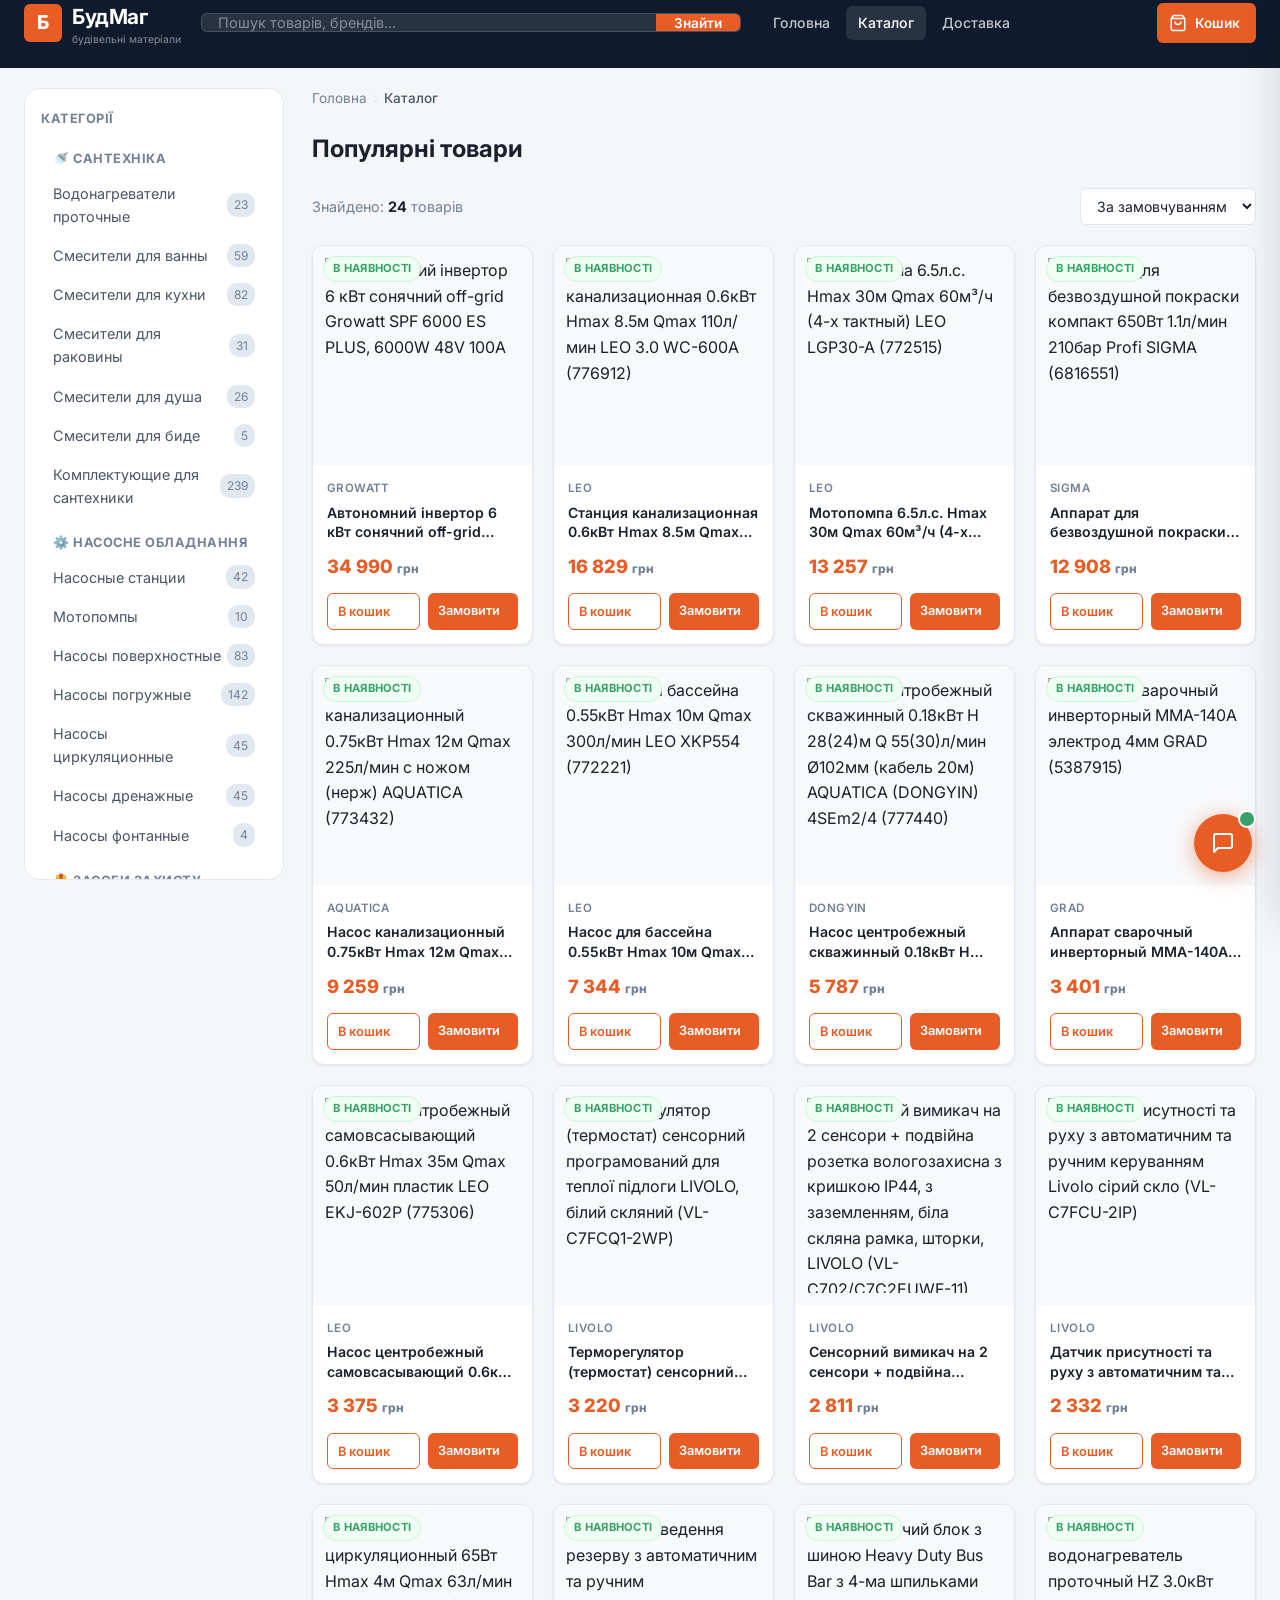
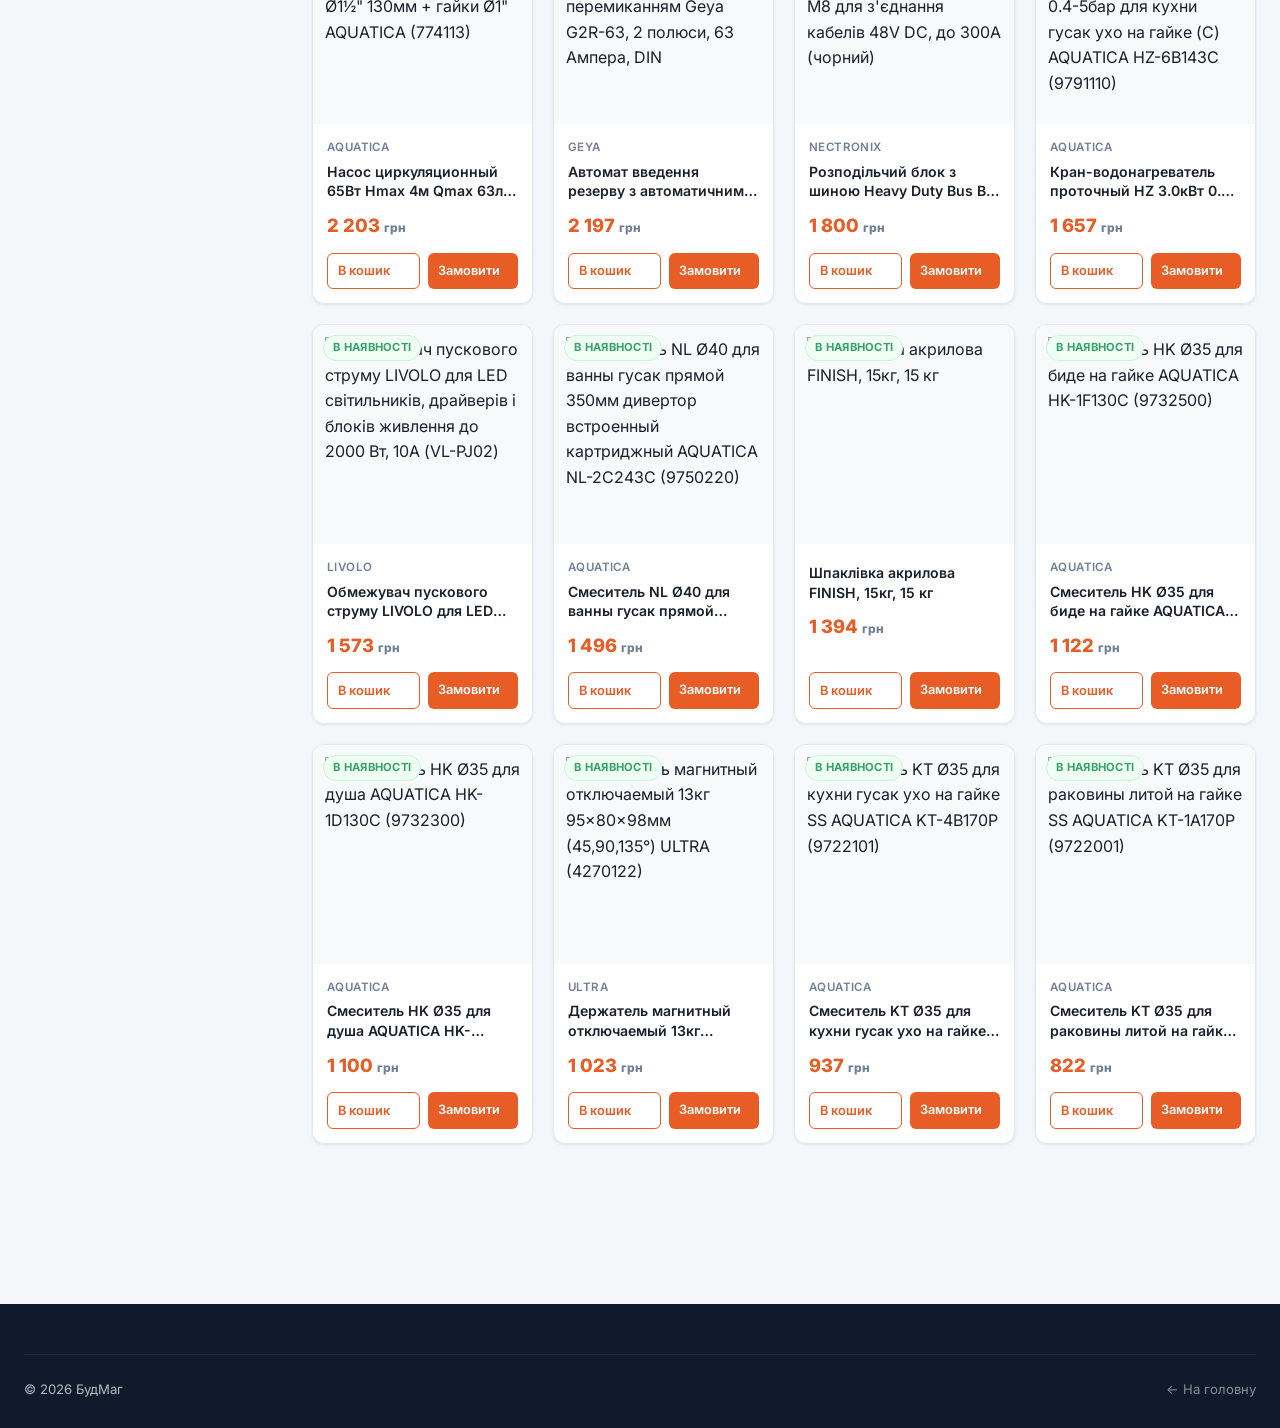
==== commit 5c9043be: "fix(ui): кошик з підписом + помаранчева кнопка, hero min-height 480px Co-Authored-By: Claude Sonnet " ====
--- a/catalog.html
+++ b/catalog.html
@@ -39,11 +39,12 @@
       </nav>
       <div class="header__actions">
         <button class="cart-btn" onclick="toggleCart()" title="Кошик">
-          <svg width="20" height="20" fill="none" stroke="currentColor" stroke-width="2" viewBox="0 0 24 24">
+          <svg width="18" height="18" fill="none" stroke="currentColor" stroke-width="2" viewBox="0 0 24 24">
             <path d="M6 2L3 6v14a2 2 0 002 2h14a2 2 0 002-2V6l-3-4z"/>
             <line x1="3" y1="6" x2="21" y2="6"/>
             <path d="M16 10a4 4 0 01-8 0"/>
           </svg>
+          Кошик
           <span class="cart-badge" id="cartBadge">0</span>
         </button>
       </div>
--- a/css/style.css
+++ b/css/style.css
@@ -217,27 +217,29 @@
 }
 .cart-btn {
   position: relative;
-  width: 44px; height: 44px;
+  height: 40px;
+  padding: 0 16px 0 12px;
   border-radius: var(--radius-sm);
-  background: rgba(255,255,255,.1);
-  border: 1.5px solid rgba(255,255,255,.15);
-  color: #fff;
-  display: flex; align-items: center; justify-content: center;
+  background: var(--accent);
+  border: none;
+  color: #fff;
+  display: flex; align-items: center; gap: 8px;
+  font-size: .85rem;
+  font-weight: 600;
   transition: all var(--transition);
-}
-.cart-btn:hover { background: rgba(255,255,255,.2); border-color: rgba(255,255,255,.3); }
+  white-space: nowrap;
+}
+.cart-btn:hover { background: var(--accent-hover); transform: translateY(-1px); }
+.cart-btn__label { display: flex; align-items: center; gap: 6px; }
 .cart-badge {
-  position: absolute;
-  top: -6px; right: -6px;
-  background: var(--accent);
-  color: #fff;
-  font-size: .65rem;
-  font-weight: 700;
-  min-width: 18px; height: 18px;
-  border-radius: 9px;
-  display: flex; align-items: center; justify-content: center;
-  padding: 0 4px;
-  display: none;
+  background: #fff;
+  color: var(--accent);
+  font-size: .72rem;
+  font-weight: 800;
+  min-width: 20px; height: 20px;
+  border-radius: 10px;
+  display: none; align-items: center; justify-content: center;
+  padding: 0 5px;
 }
 .cart-badge.visible { display: flex; }
 
@@ -247,7 +249,10 @@
 .hero {
   margin-top: var(--header-h);
   background: linear-gradient(135deg, #0f1b2d 0%, #1a2e4a 50%, #0f1b2d 100%);
-  padding: 80px 0 60px;
+  padding: 80px 0 80px;
+  min-height: 480px;
+  display: flex;
+  align-items: center;
   position: relative;
   overflow: hidden;
 }
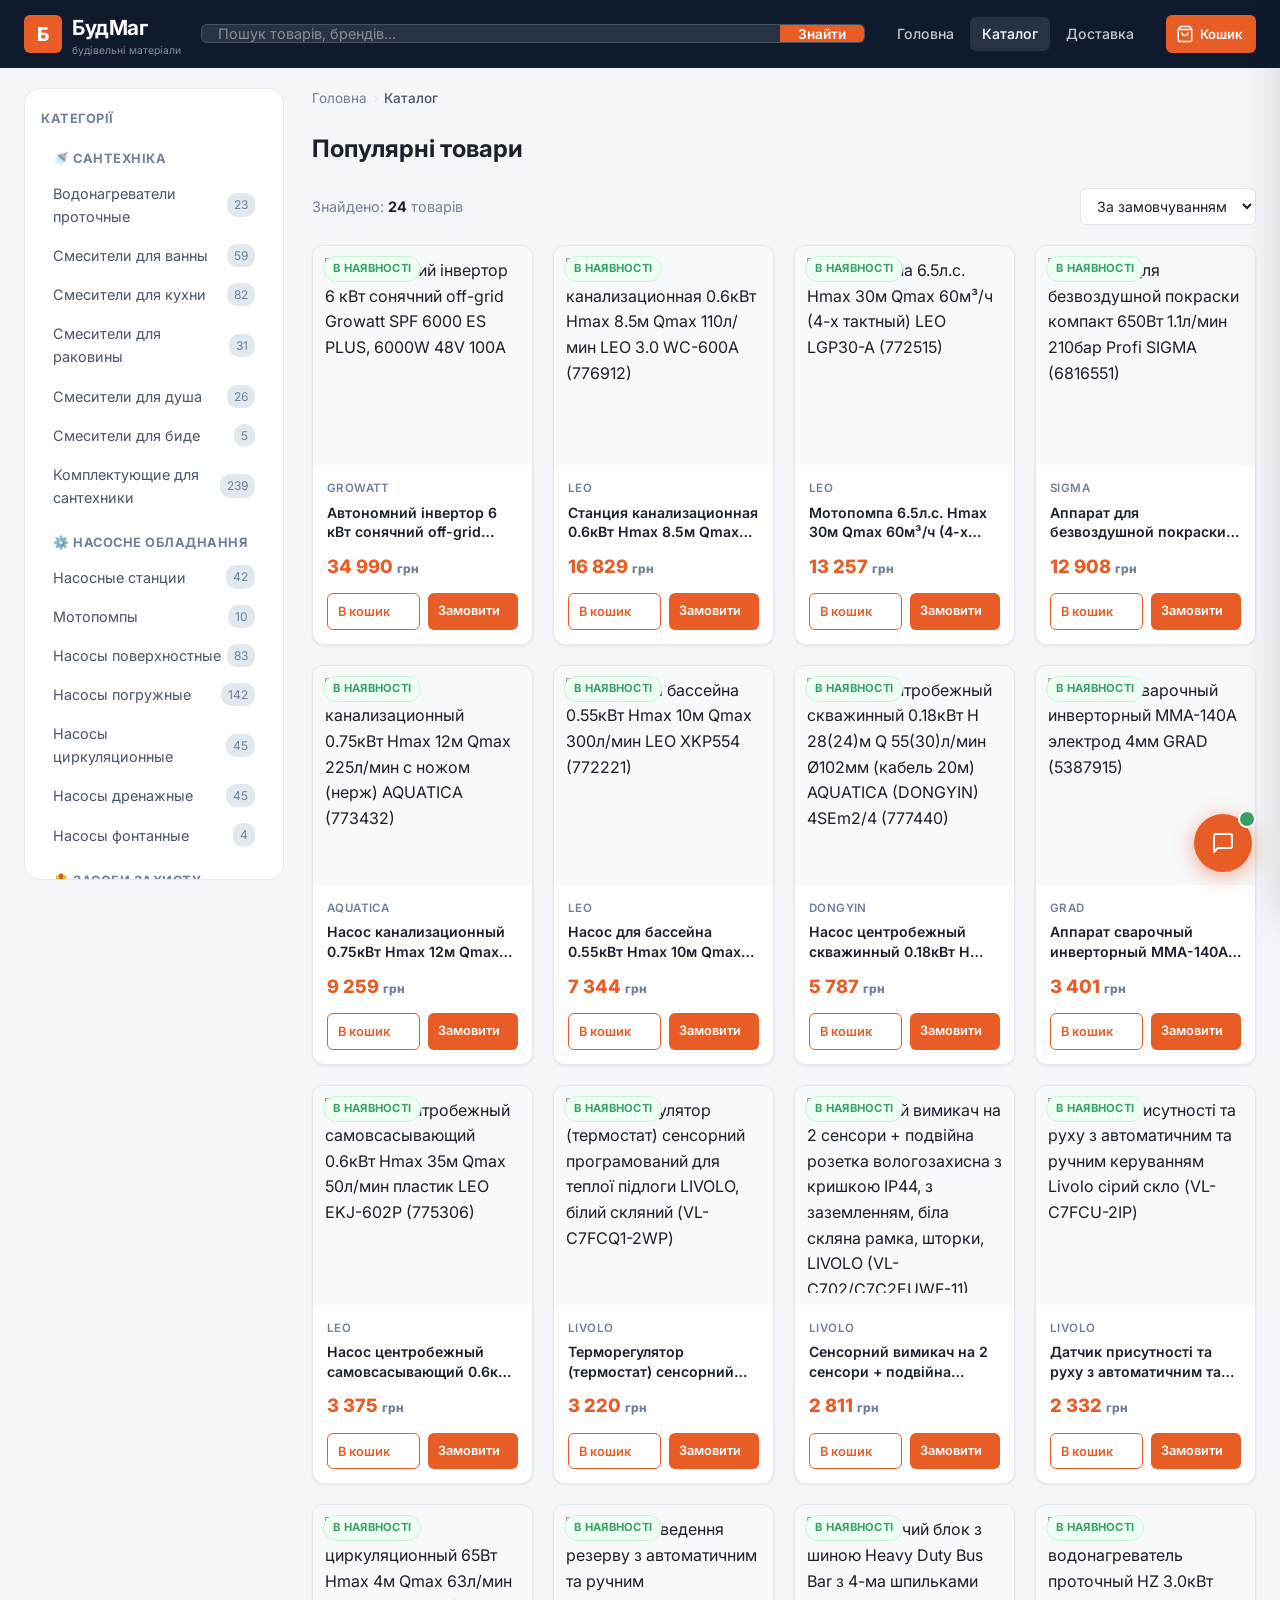
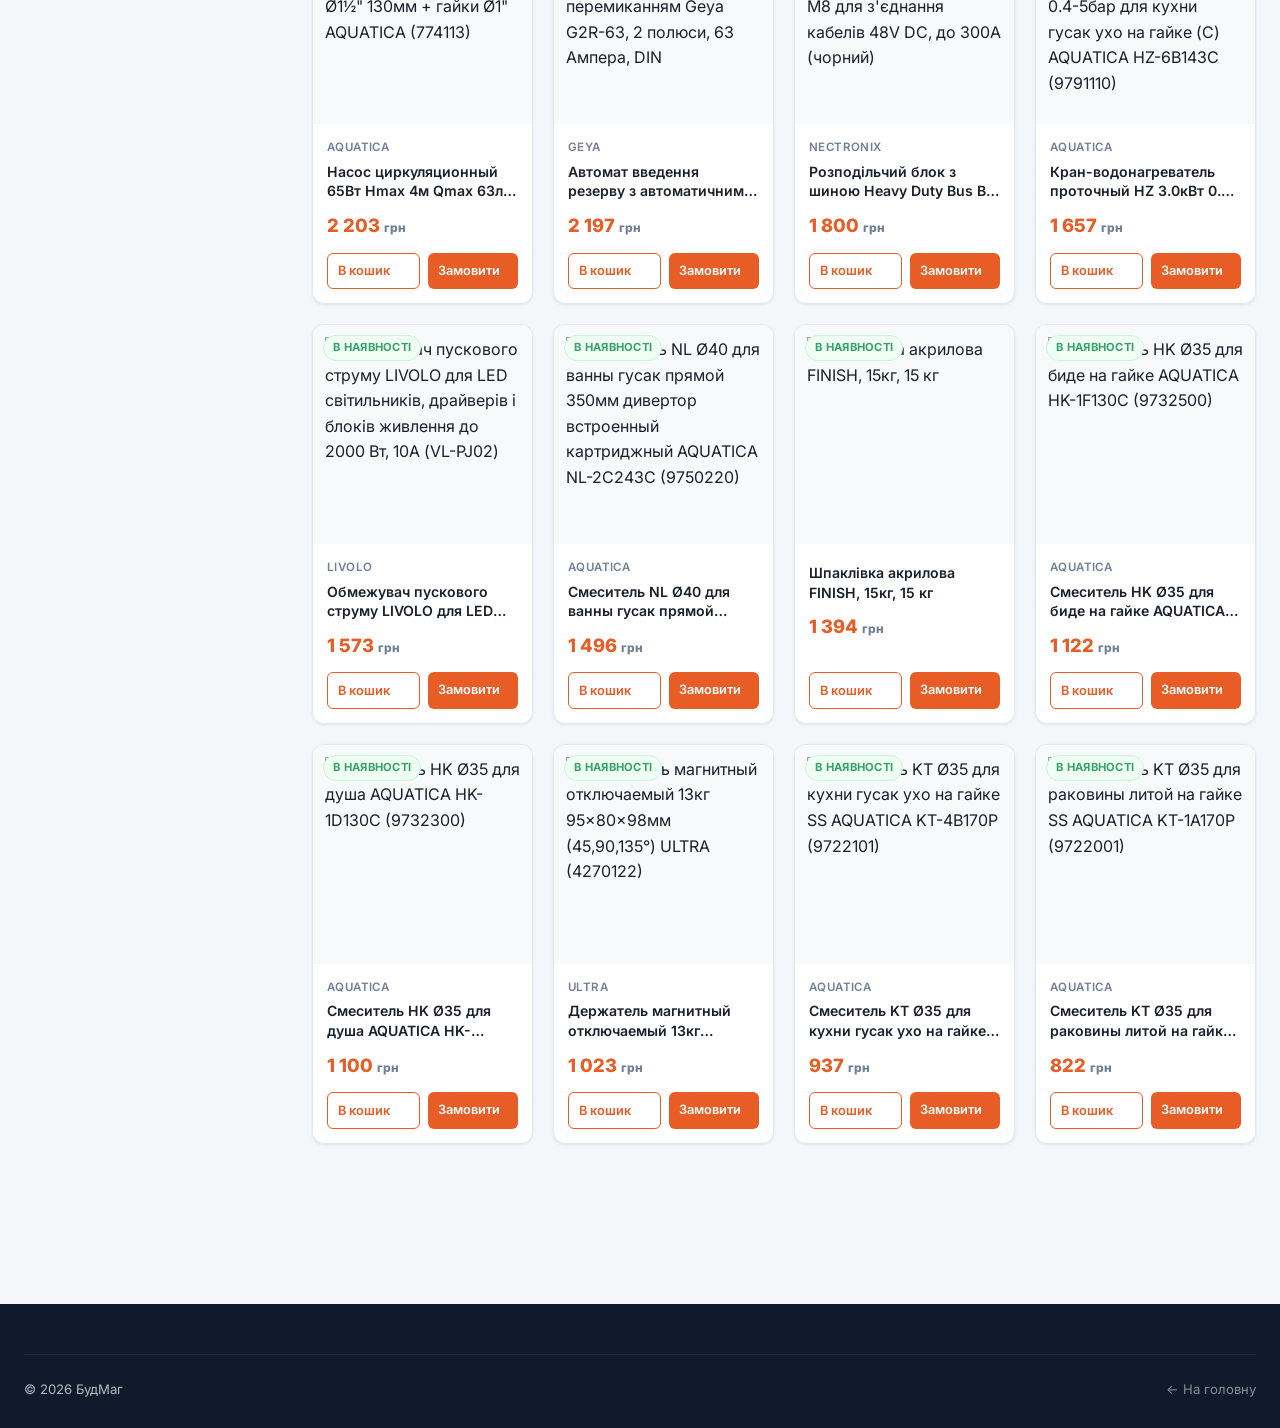
==== commit ba1e78a0: "feat: favicon SVG з логотипом Б для всіх сторінок Co-Authored-By: Claude Sonnet 4.6 <noreply@anthrop" ====
--- a/catalog.html
+++ b/catalog.html
@@ -11,6 +11,7 @@
   <meta property="og:title" content="Каталог будівельних матеріалів — БудМаг">
   <meta property="og:description" content="Понад 4000 товарів для будівництва та ремонту з доставкою по Україні.">
   <meta property="og:locale" content="uk_UA">
+  <link rel="icon" type="image/svg+xml" href="favicon.svg">
   <link rel="preconnect" href="https://fonts.googleapis.com">
   <link rel="stylesheet" href="https://fonts.googleapis.com/css2?family=Inter:wght@400;500;600;700;800&display=swap">
   <link rel="stylesheet" href="css/style.css">
--- a/css/style.css
+++ b/css/style.css
@@ -120,13 +120,15 @@
   background: var(--primary);
   z-index: 1000;
   transition: box-shadow var(--transition);
+  display: flex;
+  align-items: center;
 }
 .header.scrolled { box-shadow: 0 2px 20px rgba(0,0,0,.3); }
+.header > .container { width: 100%; }
 .header__inner {
   display: flex;
   align-items: center;
   gap: 20px;
-  height: 100%;
 }
 .logo {
   display: flex;
@@ -160,7 +162,7 @@
 
 .header__search {
   flex: 1;
-  max-width: 540px;
+  min-width: 0;
   display: flex;
   background: rgba(255,255,255,.1);
   border-radius: var(--radius-sm);
@@ -217,17 +219,18 @@
 }
 .cart-btn {
   position: relative;
-  height: 40px;
-  padding: 0 16px 0 12px;
+  height: 38px;
+  padding: 0 14px 0 10px;
   border-radius: var(--radius-sm);
   background: var(--accent);
   border: none;
   color: #fff;
-  display: flex; align-items: center; gap: 8px;
-  font-size: .85rem;
+  display: flex; align-items: center; gap: 6px;
+  font-size: .82rem;
   font-weight: 600;
   transition: all var(--transition);
   white-space: nowrap;
+  flex-shrink: 0;
 }
 .cart-btn:hover { background: var(--accent-hover); transform: translateY(-1px); }
 .cart-btn__label { display: flex; align-items: center; gap: 6px; }
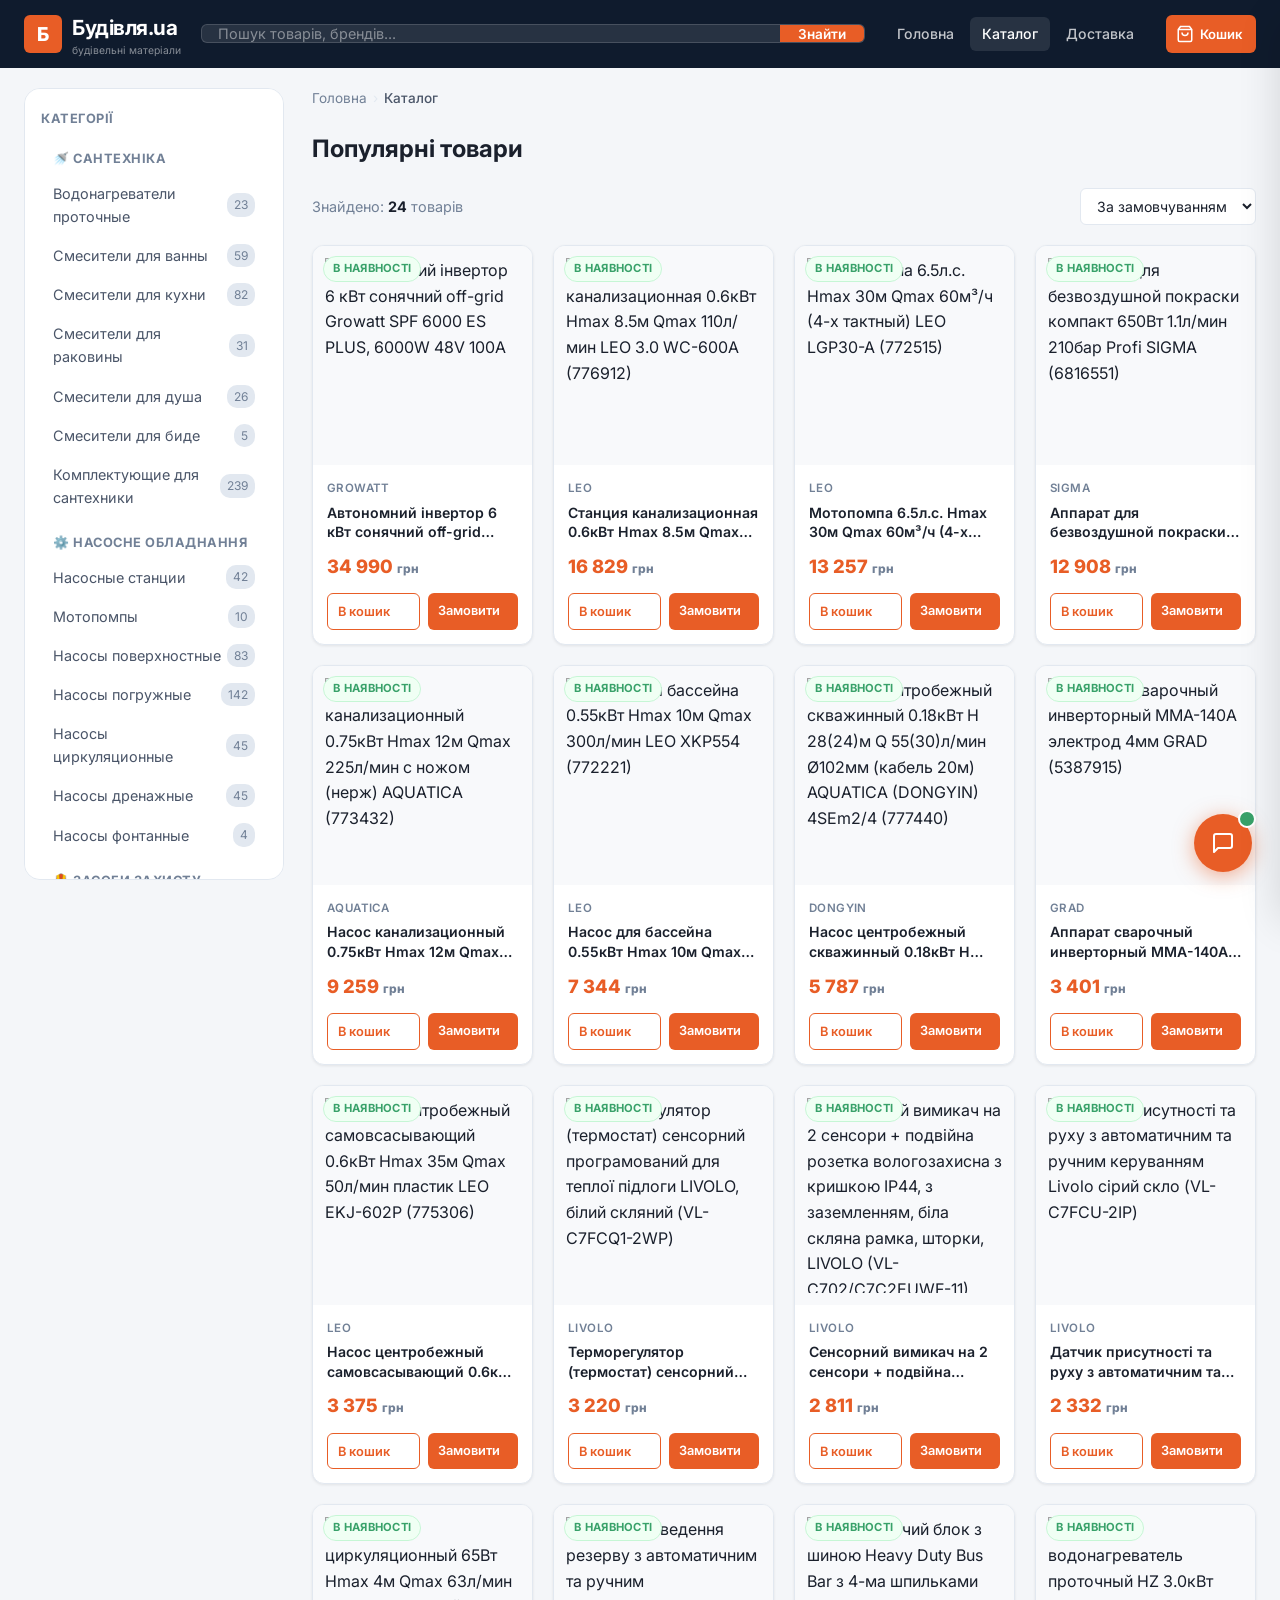
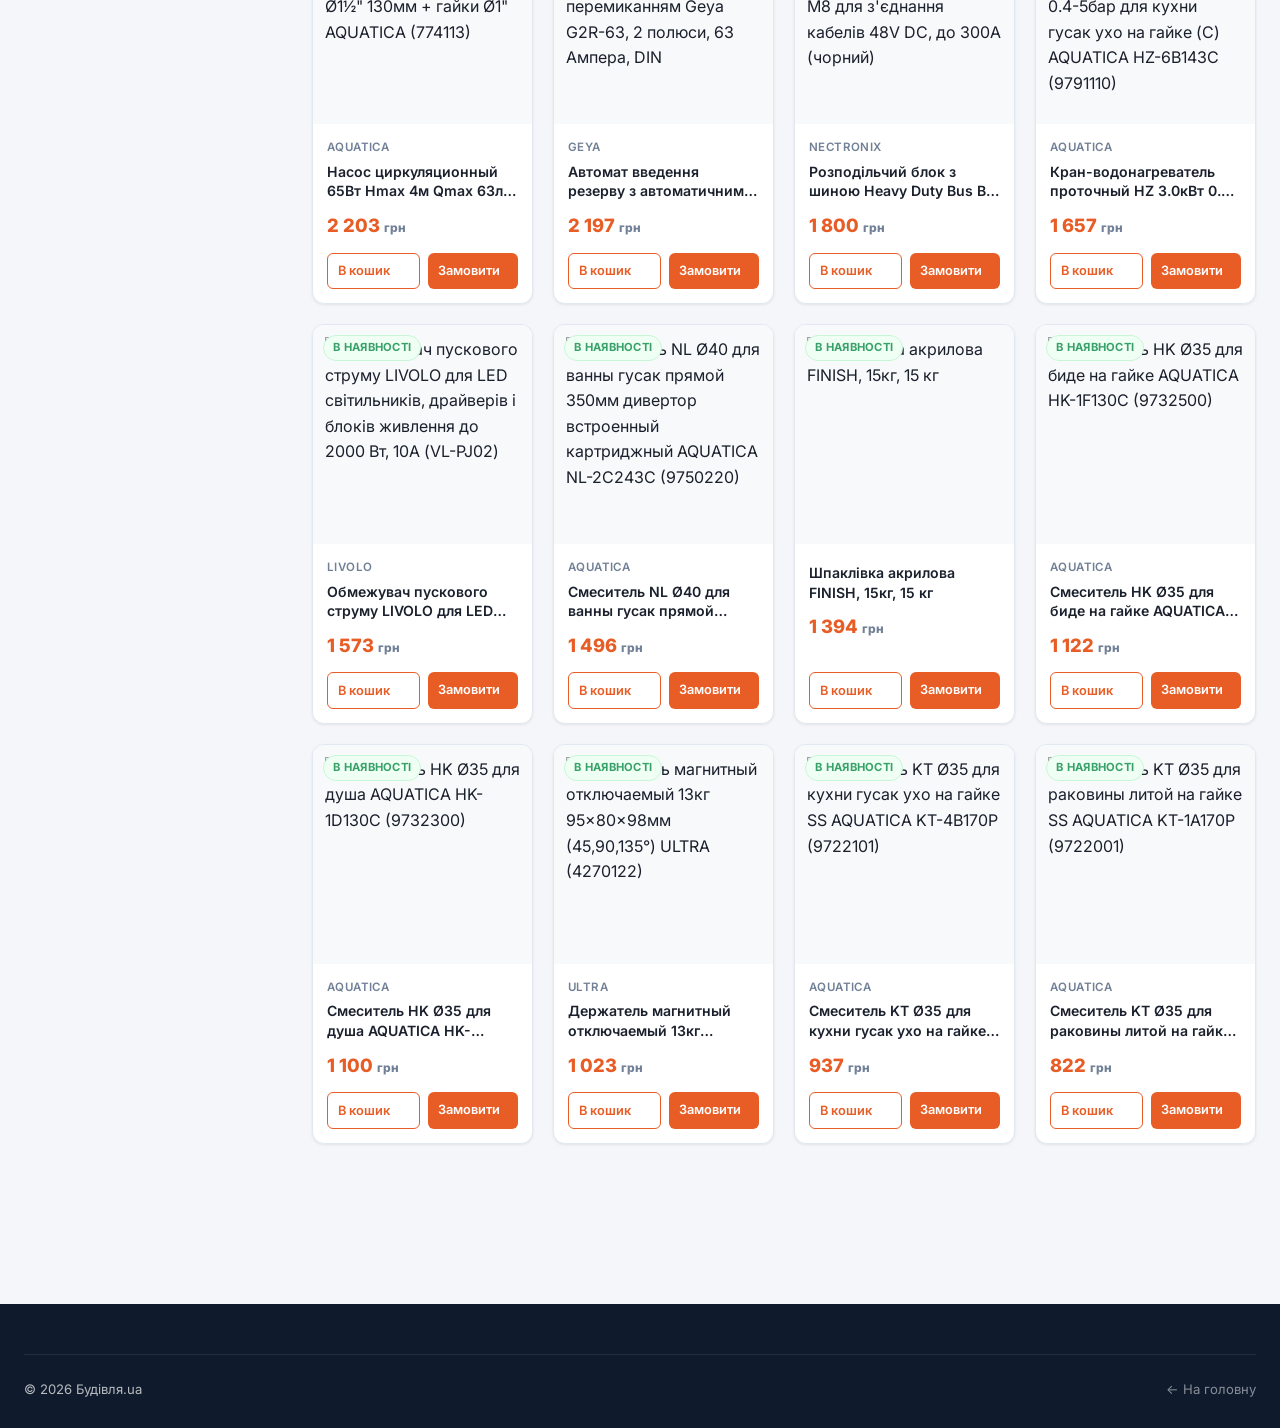
==== commit 7d5a390c: "feat: перейменування БудМаг → Будівля.ua скрізь Co-Authored-By: Claude Sonnet 4.6 <noreply@anthropic" ====
--- a/catalog.html
+++ b/catalog.html
@@ -3,12 +3,12 @@
 <head>
   <meta charset="UTF-8">
   <meta name="viewport" content="width=device-width, initial-scale=1.0">
-  <title>Каталог товарів — БудМаг</title>
+  <title>Каталог товарів — Будівля.ua</title>
   <meta name="description" content="Каталог будівельних матеріалів: сантехніка, підлогові покриття, електрика, фарби, насоси, зварювальне обладнання. Понад 4000 товарів в наявності.">
-  <link rel="canonical" href="https://budmag.ua/catalog.html">
+  <link rel="canonical" href="https://budivlya.ua/catalog.html">
   <meta property="og:type" content="website">
-  <meta property="og:url" content="https://budmag.ua/catalog.html">
-  <meta property="og:title" content="Каталог будівельних матеріалів — БудМаг">
+  <meta property="og:url" content="https://budivlya.ua/catalog.html">
+  <meta property="og:title" content="Каталог будівельних матеріалів — Будівля.ua">
   <meta property="og:description" content="Понад 4000 товарів для будівництва та ремонту з доставкою по Україні.">
   <meta property="og:locale" content="uk_UA">
   <link rel="icon" type="image/svg+xml" href="favicon.svg">
@@ -25,7 +25,7 @@
       <a href="index.html" class="logo">
         <div class="logo__mark">Б</div>
         <div>
-          <span class="logo__text">БудМаг</span>
+          <span class="logo__text">Будівля.ua</span>
           <span class="logo__sub">будівельні матеріали</span>
         </div>
       </a>
@@ -152,7 +152,7 @@
 <footer class="footer" style="margin-top:60px">
   <div class="container">
     <div class="footer__bottom">
-      <span>© 2026 БудМаг</span>
+      <span>© 2026 Будівля.ua</span>
       <a href="index.html" style="color:rgba(255,255,255,.5)">← На головну</a>
     </div>
   </div>
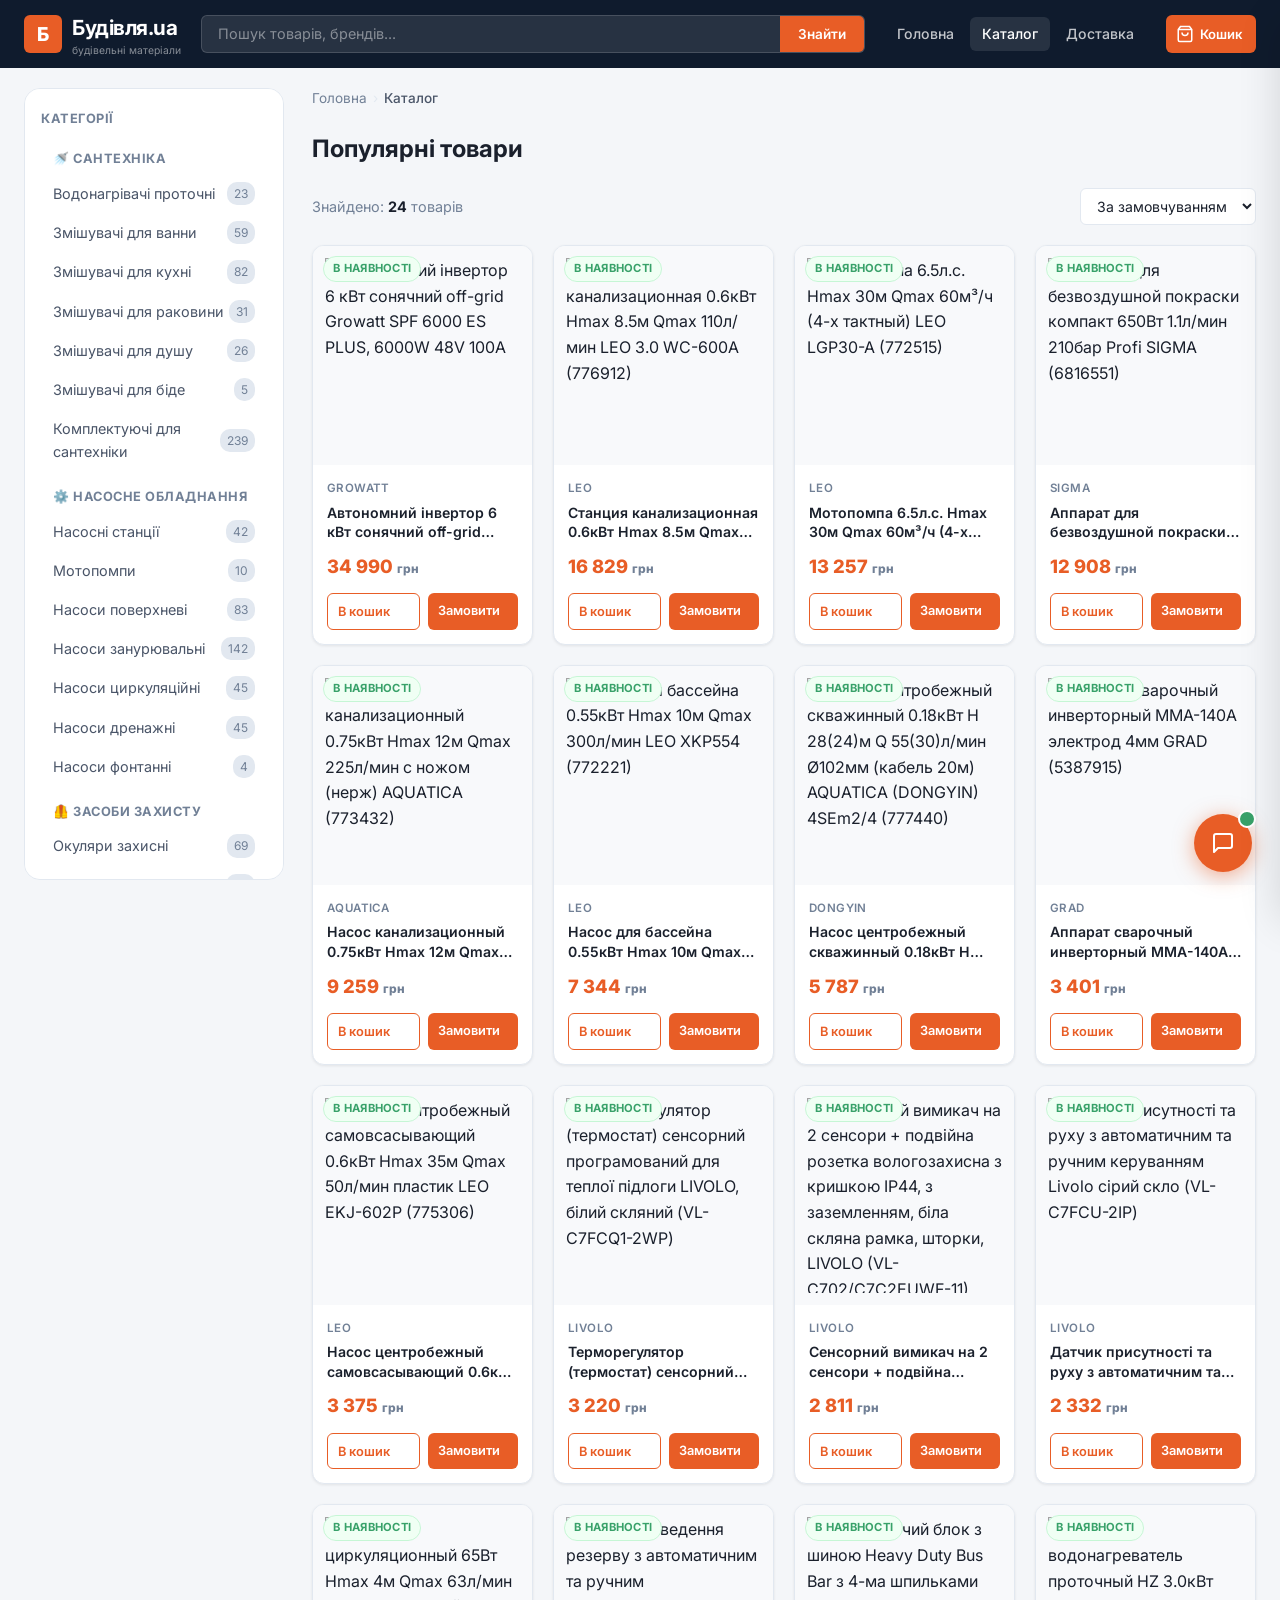
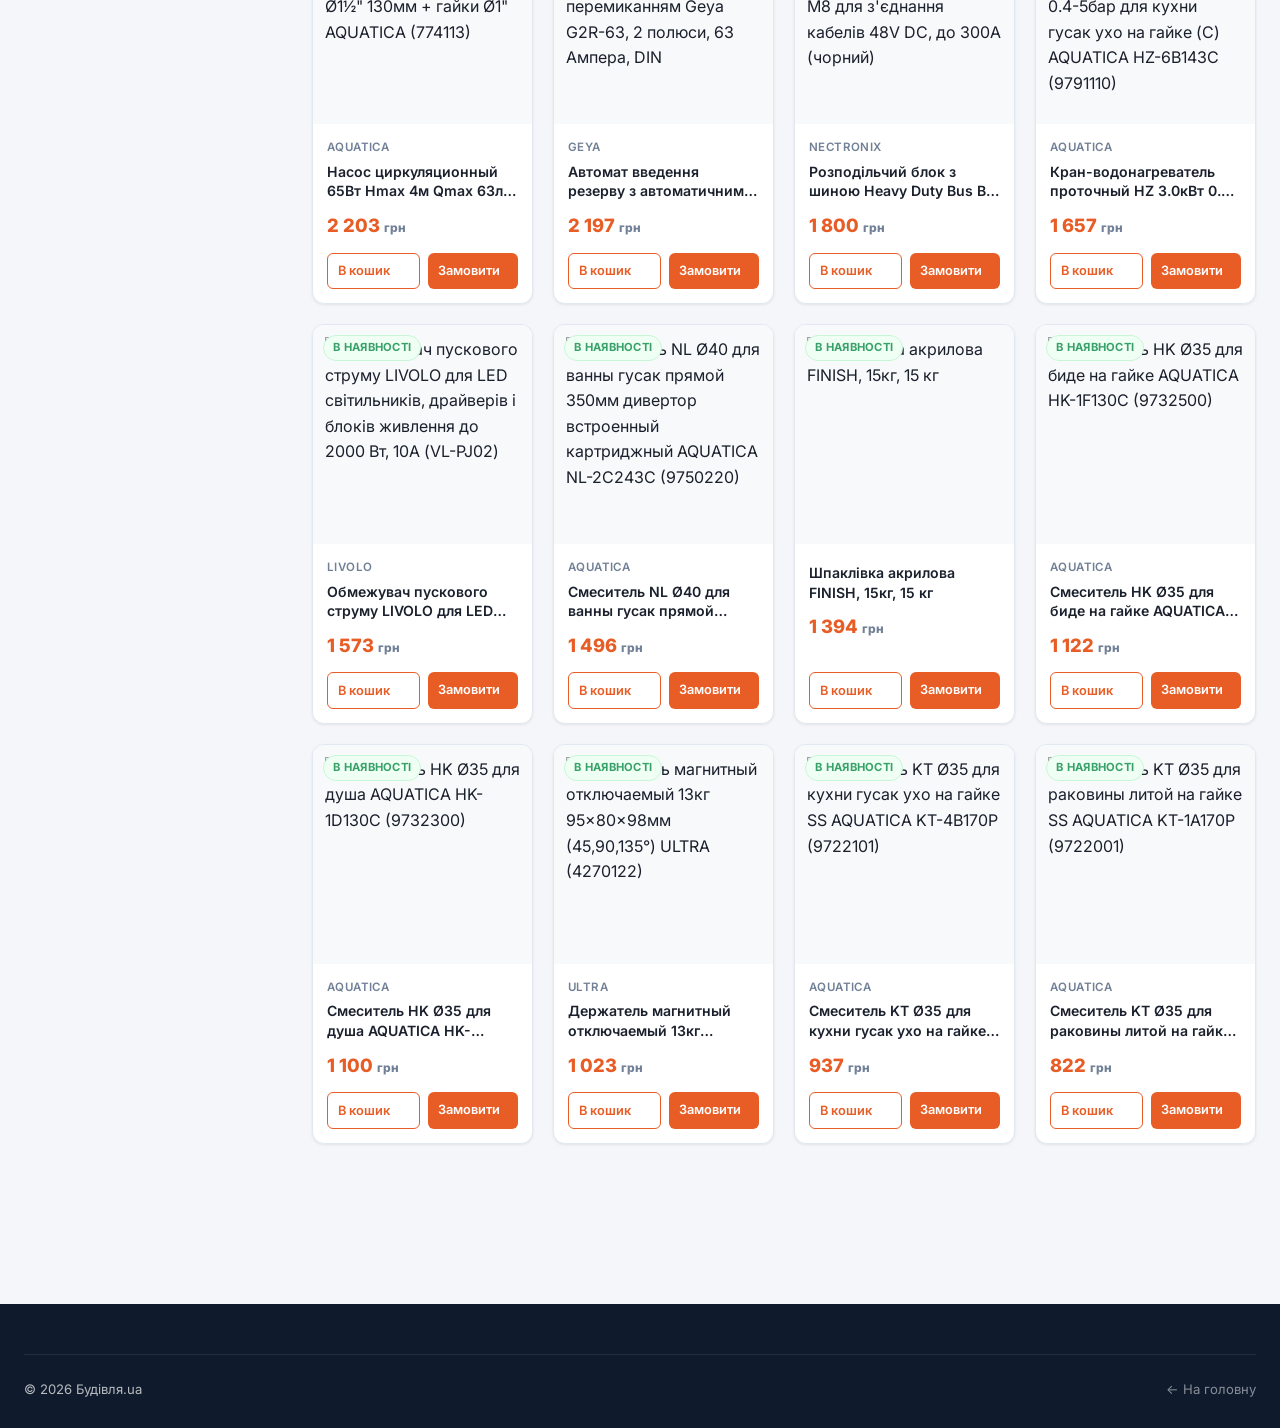
==== commit 279ba60a: "fix: inline filter btn in topbar, hero stats 2x2 mobile, hide floating btn" ====
--- a/catalog.html
+++ b/catalog.html
@@ -53,10 +53,6 @@
   </div>
 </header>
 
-<!-- MOBILE FILTER TOGGLE -->
-<div style="position:fixed;bottom:90px;left:20px;z-index:100;display:none" id="mobileFilterBtn">
-  <button class="btn btn--dark" onclick="toggleSidebar()">☰ Фільтри</button>
-</div>
 
 <div class="container">
   <div class="catalog-layout">
@@ -122,7 +118,10 @@
 
       <!-- Top bar -->
       <div class="catalog-topbar">
-        <div class="catalog-topbar__info" id="countInfo">Завантаження...</div>
+        <div style="display:flex;align-items:center;gap:10px">
+          <button class="btn btn--secondary btn--sm catalog-filter-btn" onclick="toggleSidebar()">☰ Категорії</button>
+          <div class="catalog-topbar__info" id="countInfo">Завантаження...</div>
+        </div>
         <select class="sort-select" id="sortSelect" onchange="CatalogPage.applyFilters()">
           <option value="default">За замовчуванням</option>
           <option value="price_asc">Ціна: від дешевих</option>
--- a/css/style.css
+++ b/css/style.css
@@ -126,9 +126,11 @@
 .header.scrolled { box-shadow: 0 2px 20px rgba(0,0,0,.3); }
 .header > .container { width: 100%; }
 .header__inner {
-  display: flex;
+  display: grid;
+  grid-template-columns: auto 1fr auto auto;
   align-items: center;
   gap: 20px;
+  width: 100%;
 }
 .logo {
   display: flex;
@@ -161,9 +163,11 @@
 }
 
 .header__search {
-  flex: 1;
+  flex: 1 1 0%;
   min-width: 0;
-  display: flex;
+  max-width: 700px;
+  display: flex;
+  height: 38px;
   background: rgba(255,255,255,.1);
   border-radius: var(--radius-sm);
   border: 1.5px solid rgba(255,255,255,.15);
@@ -198,12 +202,13 @@
   display: flex;
   align-items: center;
   gap: 12px;
-  margin-left: auto;
+  flex-shrink: 0;
 }
 .header__nav {
   display: flex;
   align-items: center;
   gap: 4px;
+  flex-shrink: 0;
 }
 .header__nav a {
   color: rgba(255,255,255,.75);
@@ -691,6 +696,7 @@
 .vendor-check input[type="checkbox"] { accent-color: var(--accent); width: 15px; height: 15px; cursor: pointer; }
 
 .catalog-main {}
+.catalog-filter-btn { display: none; }
 .catalog-topbar {
   display: flex;
   align-items: center;
@@ -762,7 +768,7 @@
    ============================================= */
 .product-layout {
   display: grid;
-  grid-template-columns: 1fr 1fr;
+  grid-template-columns: minmax(0, 1fr) minmax(0, 1fr);
   gap: 40px;
   margin-top: calc(var(--header-h) + 30px);
   padding-bottom: 60px;
@@ -873,8 +879,8 @@
 
 .specs-table { width: 100%; border-collapse: collapse; font-size: .88rem; }
 .specs-table tr:nth-child(even) td { background: var(--bg); }
-.specs-table td { padding: 9px 12px; color: var(--text-2); border-bottom: 1px solid var(--border-light); }
-.specs-table td:first-child { color: var(--text-muted); width: 45%; font-weight: 500; }
+.specs-table td { padding: 9px 12px; color: var(--text-2); border-bottom: 1px solid var(--border-light); word-break: break-word; }
+.specs-table td:first-child { color: var(--text-muted); width: 40%; font-weight: 500; }
 
 /* =============================================
    CART SIDEBAR
@@ -940,7 +946,31 @@
 .cart-item__img img { width: 100%; height: 100%; object-fit: contain; }
 .cart-item__info { flex: 1; }
 .cart-item__name { font-size: .85rem; font-weight: 600; line-height: 1.3; margin-bottom: 4px; color: var(--text); }
-.cart-item__price { font-size: .9rem; font-weight: 700; color: var(--accent); }
+.cart-item__price { font-size: .9rem; font-weight: 700; color: var(--accent); margin-bottom: 6px; }
+.cart-item__qty {
+  display: flex;
+  align-items: center;
+  gap: 0;
+}
+.cart-item__qty button {
+  width: 26px; height: 26px;
+  border: 1.5px solid var(--border);
+  background: var(--bg);
+  border-radius: 6px;
+  font-size: 1rem;
+  font-weight: 700;
+  color: var(--text);
+  cursor: pointer;
+  display: flex; align-items: center; justify-content: center;
+  transition: all var(--transition);
+}
+.cart-item__qty button:hover { border-color: var(--accent); color: var(--accent); }
+.cart-item__qty span {
+  min-width: 28px;
+  text-align: center;
+  font-size: .9rem;
+  font-weight: 700;
+}
 .cart-item__remove { color: var(--text-muted); font-size: 1.1rem; align-self: flex-start; transition: color var(--transition); }
 .cart-item__remove:hover { color: var(--danger); }
 .cart-footer {
@@ -1402,6 +1432,115 @@
 /* =============================================
    RESPONSIVE
    ============================================= */
+/* ---- BURGER + MOBILE SEARCH BUTTONS ---- */
+.burger-btn {
+  display: none;
+  flex-direction: column;
+  justify-content: center;
+  gap: 5px;
+  background: none;
+  border: none;
+  cursor: pointer;
+  padding: 6px;
+  color: #fff;
+}
+.burger-btn span {
+  display: block;
+  width: 22px;
+  height: 2px;
+  background: currentColor;
+  border-radius: 2px;
+  transition: all .25s;
+}
+.mobile-search-btn {
+  display: none;
+  background: none;
+  border: none;
+  cursor: pointer;
+  padding: 6px 8px;
+  color: #fff;
+  align-items: center;
+}
+
+/* ---- MOBILE MENU DRAWER ---- */
+.mobile-overlay {
+  display: none;
+  position: fixed;
+  inset: 0;
+  background: rgba(0,0,0,.55);
+  z-index: 998;
+}
+.mobile-overlay.open { display: block; }
+.mobile-menu {
+  position: fixed;
+  top: 0; left: 0;
+  width: 300px;
+  height: 100%;
+  background: var(--card);
+  z-index: 999;
+  transform: translateX(-100%);
+  transition: transform .3s cubic-bezier(.4,0,.2,1);
+  display: flex;
+  flex-direction: column;
+  overflow-y: auto;
+}
+.mobile-menu.open { transform: translateX(0); }
+.mobile-menu__head {
+  display: flex;
+  align-items: center;
+  justify-content: space-between;
+  padding: 14px 16px;
+  background: var(--primary);
+}
+.mobile-menu__head button {
+  background: none; border: none; cursor: pointer;
+  font-size: 1.2rem; color: rgba(255,255,255,.7); padding: 4px;
+}
+.mobile-menu__search {
+  display: flex;
+  gap: 8px;
+  padding: 14px 16px;
+  border-bottom: 1px solid var(--border);
+}
+.mobile-menu__search input {
+  flex: 1;
+  border: 1.5px solid var(--border);
+  border-radius: var(--radius-sm);
+  padding: 10px 14px;
+  font-size: .9rem;
+  font-family: inherit;
+  outline: none;
+  background: var(--bg);
+  color: var(--text);
+}
+.mobile-menu__search button {
+  background: var(--accent);
+  color: #fff;
+  border: none;
+  border-radius: var(--radius-sm);
+  padding: 10px 14px;
+  font-weight: 600;
+  cursor: pointer;
+  font-size: .85rem;
+  font-family: inherit;
+  white-space: nowrap;
+}
+.mobile-menu__nav {
+  display: flex;
+  flex-direction: column;
+}
+.mobile-menu__nav a {
+  padding: 16px 20px;
+  font-size: .95rem;
+  font-weight: 600;
+  color: var(--text);
+  text-decoration: none;
+  border-bottom: 1px solid var(--border-light);
+  transition: background var(--transition);
+}
+.mobile-menu__nav a:hover,
+.mobile-menu__nav a.active { background: var(--accent-light); color: var(--accent); }
+
 @media (max-width: 1024px) {
   .catalog-layout { grid-template-columns: 220px 1fr; gap: 20px; }
   .product-layout { grid-template-columns: 1fr; gap: 28px; }
@@ -1410,22 +1549,88 @@
 }
 @media (max-width: 768px) {
   :root { --header-h: 60px; }
+
+  /* Header */
+  .header__inner { grid-template-columns: auto 1fr auto; gap: 12px; }
   .header__search { display: none; }
+  .header__search.mobile-open {
+    display: flex !important;
+    position: fixed;
+    top: var(--header-h);
+    left: 0; right: 0;
+    z-index: 200;
+    background: var(--primary);
+    padding: 10px 16px;
+    border-bottom: 2px solid var(--accent);
+    box-shadow: 0 4px 12px rgba(0,0,0,.3);
+  }
   .header__nav { display: none; }
-  .catalog-layout { grid-template-columns: 1fr; }
-  .catalog-sidebar { position: static; height: auto; }
+  .burger-btn { display: flex; }
+  .mobile-search-btn { display: flex; }
+  .cart-btn span:not(.cart-badge) { display: none; }
+
+  /* Hero */
   .hero { padding: 50px 0 40px; }
   .hero h1 { font-size: 1.8rem; }
   .hero__stats { gap: 20px; }
+  .hero__search { flex-direction: column; gap: 10px; }
+  .hero__search input,
+  .hero__search button { width: 100%; }
+
+  /* Hero stats 2x2 grid */
+  .hero__stats { display: grid; grid-template-columns: 1fr 1fr; gap: 16px 20px; }
+  .hero-stat__label { font-size: .72rem; }
+
+  /* Catalog filter button — only mobile */
+  .catalog-filter-btn { display: inline-flex !important; }
+
+  /* Catalog sidebar — mobile overlay */
+  .catalog-layout { grid-template-columns: 1fr; }
+  .catalog-sidebar {
+    position: fixed;
+    top: 0; left: 0;
+    width: 300px;
+    height: 100%;
+    z-index: 997;
+    border-radius: 0;
+    transform: translateX(-100%);
+    transition: transform .3s cubic-bezier(.4,0,.2,1);
+    padding-top: 16px;
+  }
+  .catalog-sidebar.open { transform: translateX(0); }
+  #mobileFilterBtn { display: block !important; }
+  #mobileFilterBtn button { box-shadow: 0 4px 16px rgba(0,0,0,.3); }
+
+  /* Product cards */
   .products-grid { grid-template-columns: repeat(2, 1fr); gap: 12px; }
+  .product-card__img { height: 150px; }
+  .product-card__footer { flex-direction: column; gap: 6px; }
+  .product-card__footer .btn { width: 100%; justify-content: center; text-align: center; }
+
+  /* Product detail */
+  .product-info__actions { flex-direction: column; gap: 10px; }
+  .product-info__actions .btn { width: 100%; justify-content: center; }
+  .specs-table { font-size: .82rem; }
+
+  /* Cart */
+  .cart-sidebar { width: 100%; right: 0; }
+
+  /* Footer */
   .footer__grid { grid-template-columns: 1fr; gap: 24px; }
+
+  /* Chat */
   .chat-panel { bottom: 90px; right: 16px; width: calc(100vw - 32px); }
 }
 @media (max-width: 480px) {
-  .container { padding: 0 16px; }
-  .category-grid { grid-template-columns: repeat(2, 1fr); gap: 12px; }
-  .products-grid { grid-template-columns: repeat(2, 1fr); gap: 10px; }
+  .container { padding: 0 12px; }
+  .category-grid { grid-template-columns: repeat(2, 1fr); gap: 10px; }
+  .products-grid { grid-template-columns: repeat(2, 1fr); gap: 8px; }
+  .product-card { padding: 10px; }
+  .product-card__img { height: 130px; }
+  .product-card__name { font-size: .78rem; }
+  .product-card__price { font-size: .95rem; }
   .hero__search input { font-size: .9rem; }
   .cart-sidebar { width: 100%; }
-  .modal { padding: 24px 20px; }
-}
+  .modal { padding: 20px 16px; }
+  .hero h1 { font-size: 1.5rem; }
+}
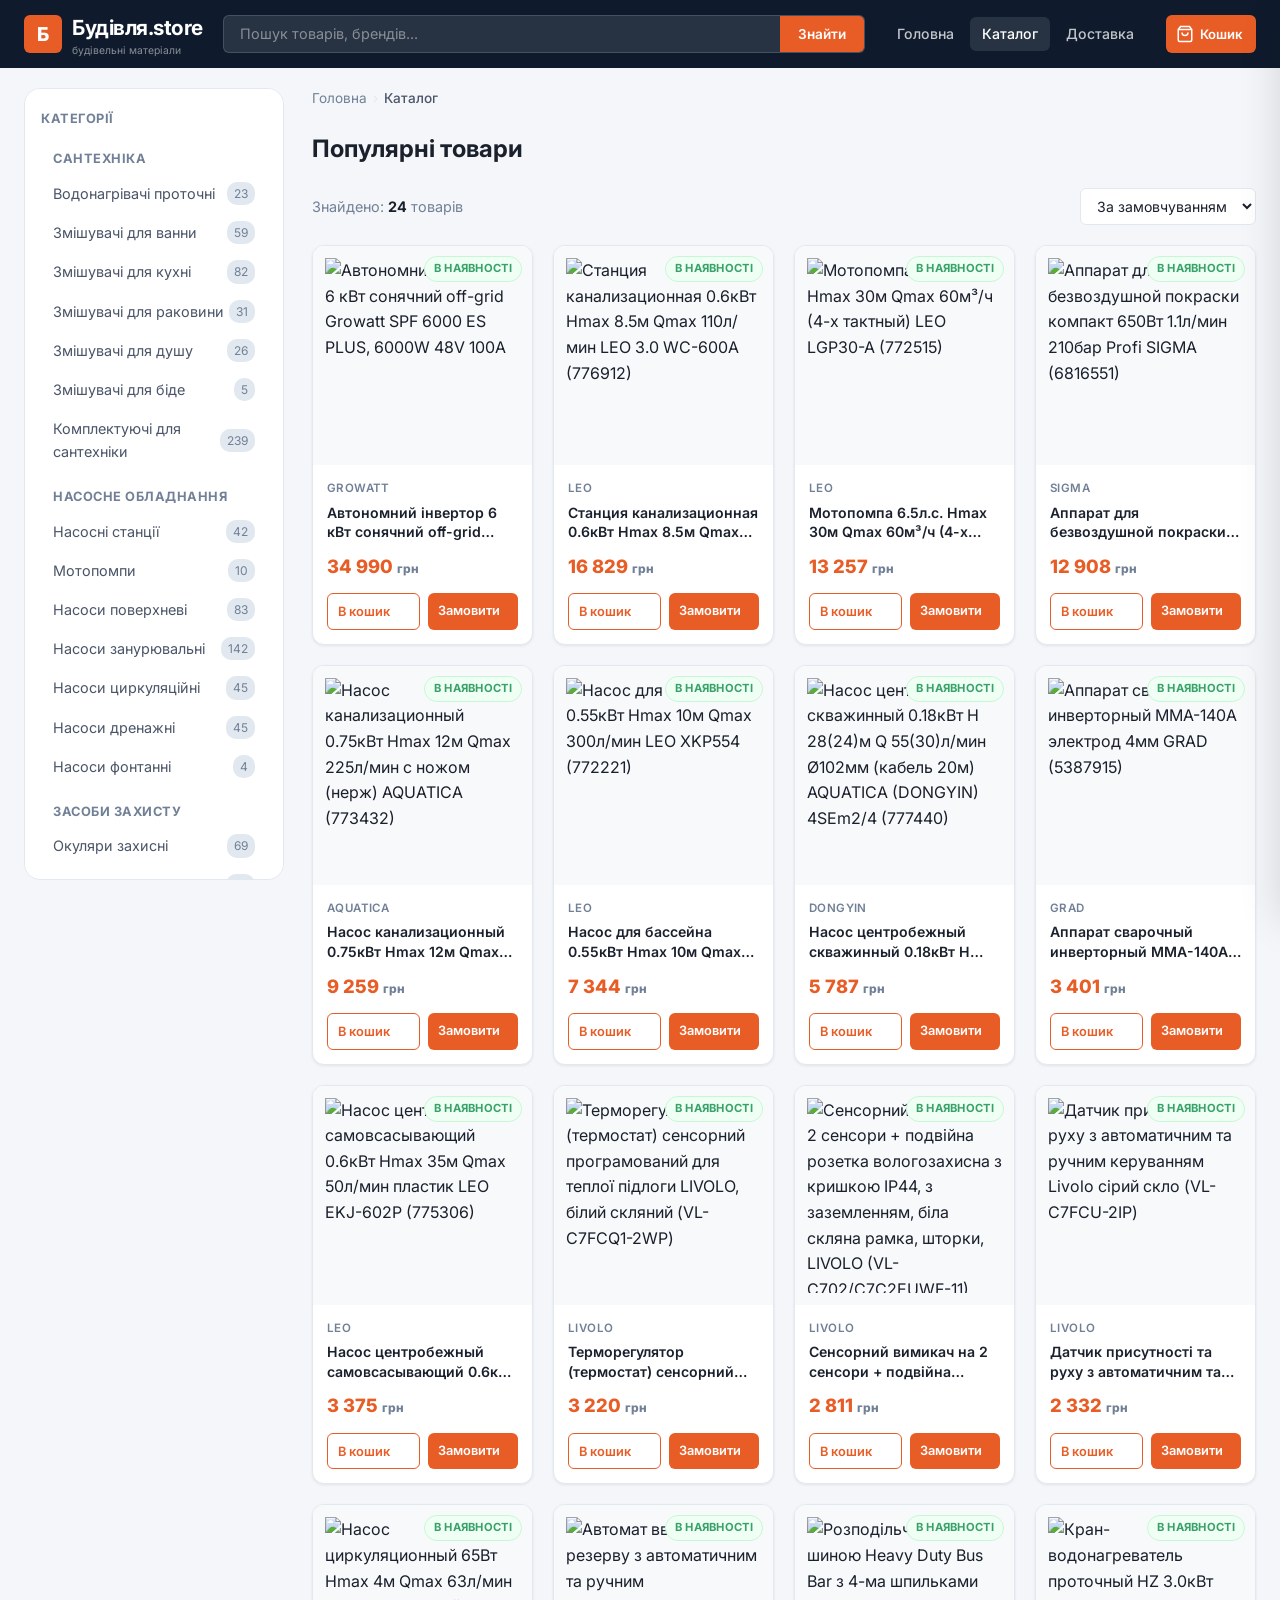
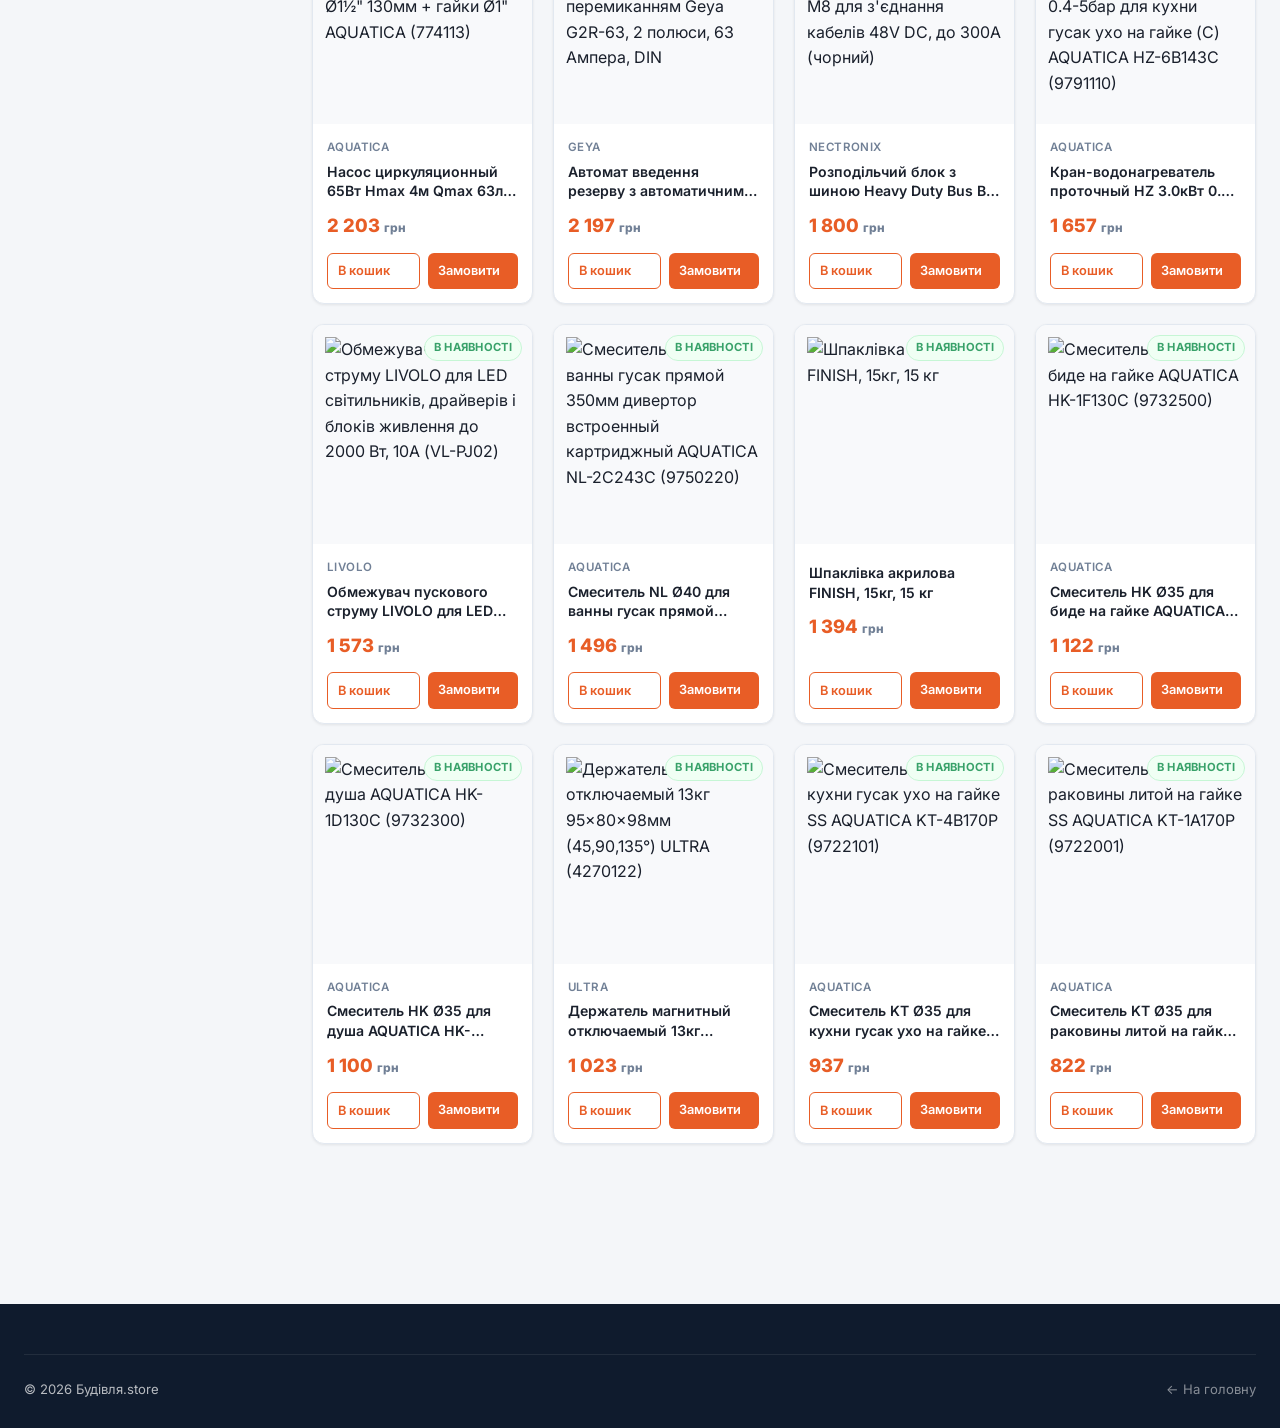
==== commit 7bd9fd86: "fix: update domain from budivlya.ua → budivlya.store sitewide Replace all references to budivlya.ua " ====
--- a/catalog.html
+++ b/catalog.html
@@ -3,12 +3,12 @@
 <head>
   <meta charset="UTF-8">
   <meta name="viewport" content="width=device-width, initial-scale=1.0">
-  <title>Каталог товарів — Будівля.ua</title>
+  <title>Каталог товарів — Будівля.store</title>
   <meta name="description" content="Каталог будівельних матеріалів: сантехніка, підлогові покриття, електрика, фарби, насоси, зварювальне обладнання. Понад 4000 товарів в наявності.">
-  <link rel="canonical" href="https://budivlya.ua/catalog.html">
+  <link rel="canonical" href="https://budivlya.store/catalog.html">
   <meta property="og:type" content="website">
-  <meta property="og:url" content="https://budivlya.ua/catalog.html">
-  <meta property="og:title" content="Каталог будівельних матеріалів — Будівля.ua">
+  <meta property="og:url" content="https://budivlya.store/catalog.html">
+  <meta property="og:title" content="Каталог будівельних матеріалів — Будівля.store">
   <meta property="og:description" content="Понад 4000 товарів для будівництва та ремонту з доставкою по Україні.">
   <meta property="og:locale" content="uk_UA">
   <link rel="icon" type="image/svg+xml" href="favicon.svg">
@@ -25,7 +25,7 @@
       <a href="index.html" class="logo">
         <div class="logo__mark">Б</div>
         <div>
-          <span class="logo__text">Будівля.ua</span>
+          <span class="logo__text">Будівля.store</span>
           <span class="logo__sub">будівельні матеріали</span>
         </div>
       </a>
@@ -151,7 +151,7 @@
 <footer class="footer" style="margin-top:60px">
   <div class="container">
     <div class="footer__bottom">
-      <span>© 2026 Будівля.ua</span>
+      <span>© 2026 Будівля.store</span>
       <a href="index.html" style="color:rgba(255,255,255,.5)">← На головну</a>
     </div>
   </div>
--- a/css/style.css
+++ b/css/style.css
@@ -527,7 +527,7 @@
 }
 .product-card__badge {
   position: absolute;
-  top: 10px; left: 10px;
+  top: 10px; right: 10px;
   padding: 3px 9px;
   border-radius: 20px;
   font-size: .7rem;
@@ -1570,16 +1570,17 @@
   .cart-btn span:not(.cart-badge) { display: none; }
 
   /* Hero */
-  .hero { padding: 50px 0 40px; }
+  .hero { padding: 40px 0 110px; }
   .hero h1 { font-size: 1.8rem; }
-  .hero__stats { gap: 20px; }
   .hero__search { flex-direction: column; gap: 10px; }
   .hero__search input,
   .hero__search button { width: 100%; }
+  .hero__search button { padding: 16px; font-size: 1rem; min-height: 52px; }
 
   /* Hero stats 2x2 grid */
-  .hero__stats { display: grid; grid-template-columns: 1fr 1fr; gap: 16px 20px; }
-  .hero-stat__label { font-size: .72rem; }
+  .hero__stats { display: grid; grid-template-columns: 1fr 1fr; gap: 16px 24px; margin-top: 24px; }
+  .hero-stat__num { font-size: 1.4rem; }
+  .hero-stat__label { font-size: .7rem; }
 
   /* Catalog filter button — only mobile */
   .catalog-filter-btn { display: inline-flex !important; }
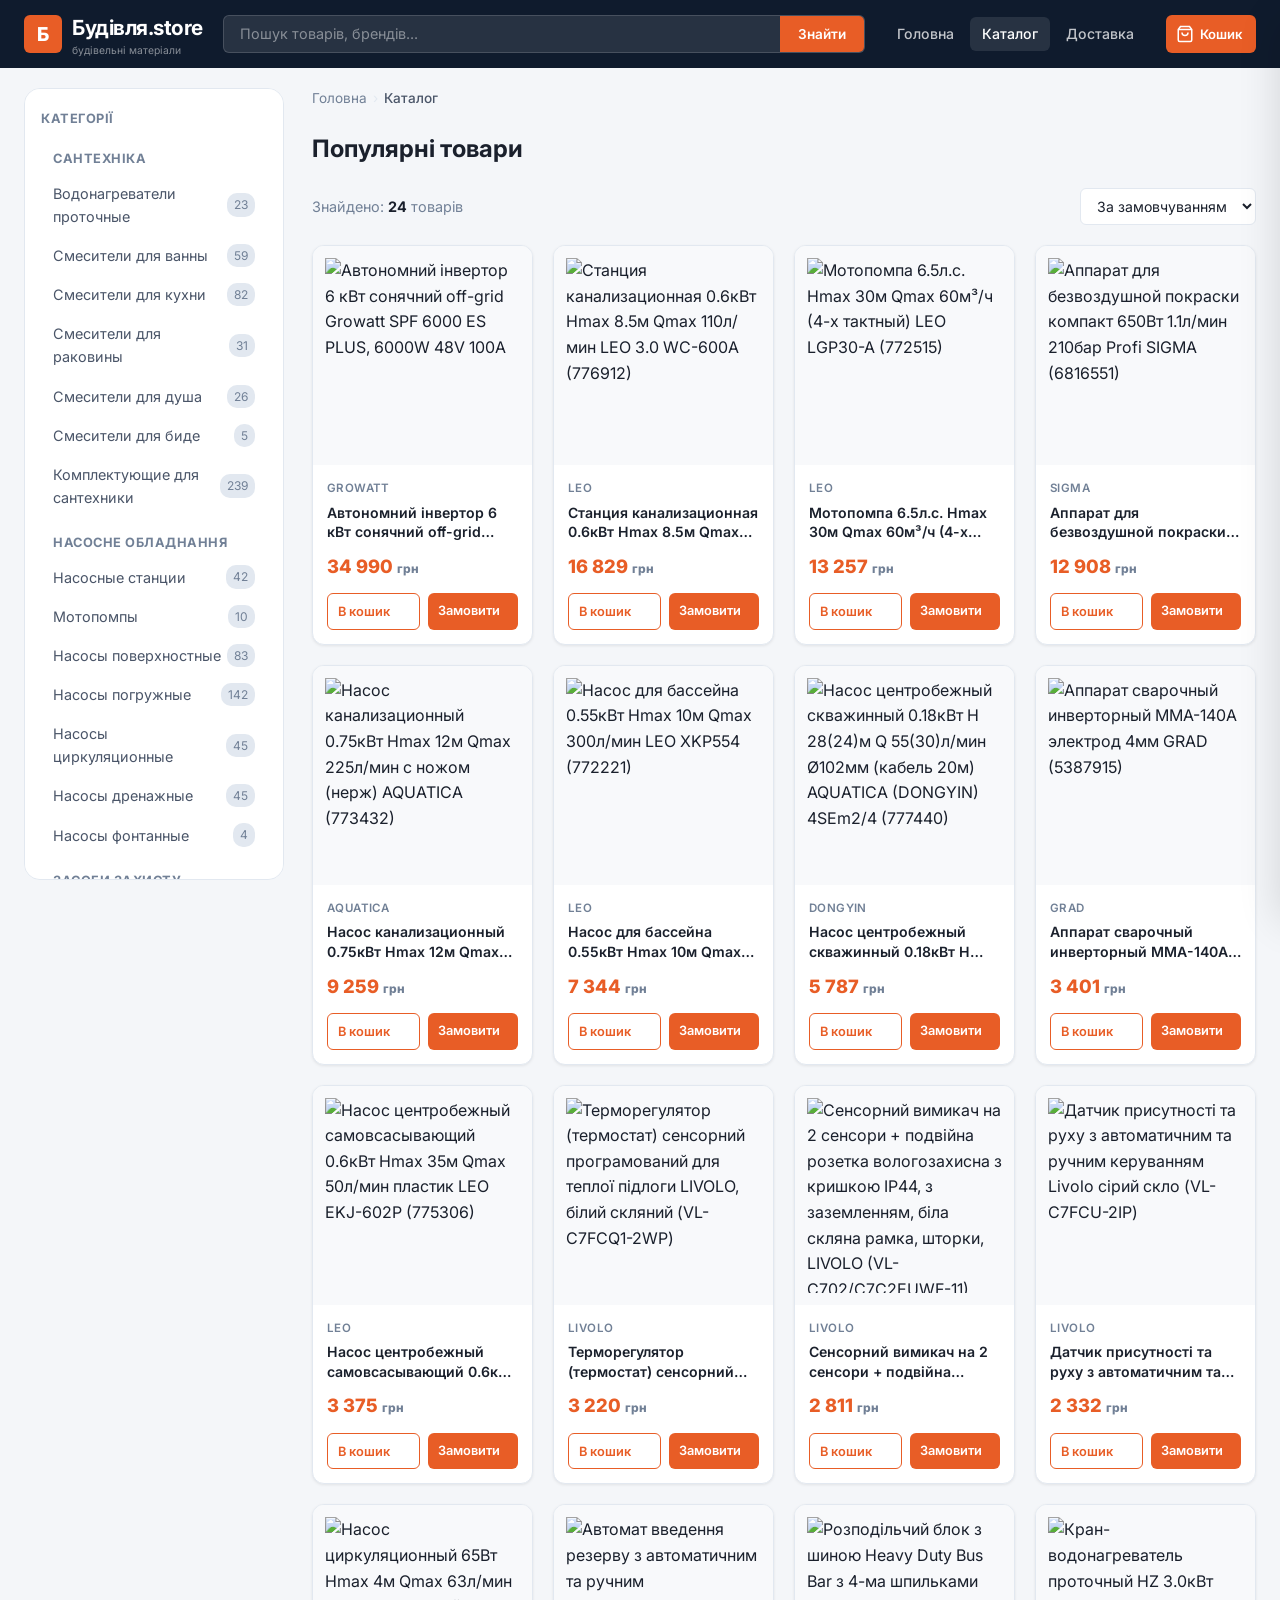
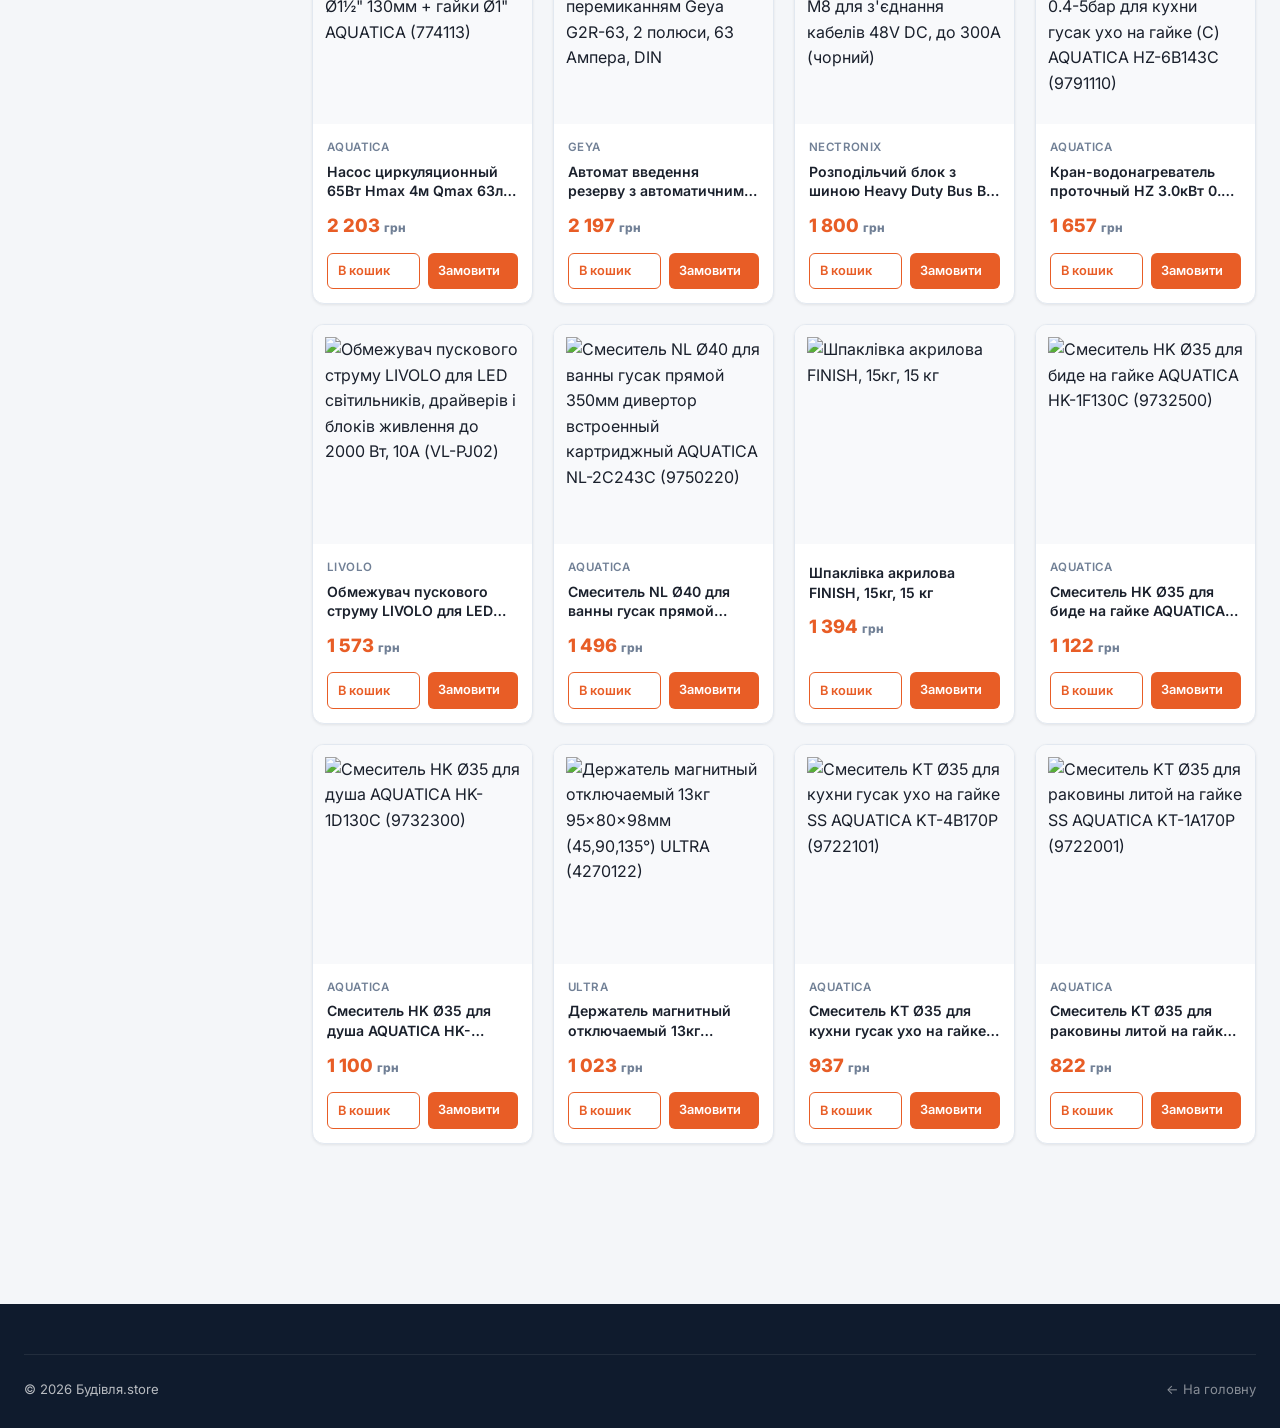
==== commit 1b03f827: "feat: add Google Analytics 4 (G-1K509SRMGX) - GA4 snippet on all 5 pages (index, catalog, product, c" ====
--- a/catalog.html
+++ b/catalog.html
@@ -3,6 +3,14 @@
 <head>
   <meta charset="UTF-8">
   <meta name="viewport" content="width=device-width, initial-scale=1.0">
+  <!-- Google tag (gtag.js) -->
+  <script async src="https://www.googletagmanager.com/gtag/js?id=G-1K509SRMGX"></script>
+  <script>
+    window.dataLayer = window.dataLayer || [];
+    function gtag(){dataLayer.push(arguments);}
+    gtag('js', new Date());
+    gtag('config', 'G-1K509SRMGX');
+  </script>
   <title>Каталог товарів — Будівля.store</title>
   <meta name="description" content="Каталог будівельних матеріалів: сантехніка, підлогові покриття, електрика, фарби, насоси, зварювальне обладнання. Понад 4000 товарів в наявності.">
   <link rel="canonical" href="https://budivlya.store/catalog.html">
--- a/css/style.css
+++ b/css/style.css
@@ -525,25 +525,14 @@
   font-size: 3rem;
   color: var(--border);
 }
-.product-card__badge {
-  position: absolute;
-  top: 10px; right: 10px;
-  padding: 3px 9px;
-  border-radius: 20px;
-  font-size: .7rem;
-  font-weight: 700;
-  text-transform: uppercase;
-  letter-spacing: .3px;
-}
-.badge--available {
-  background: var(--success-bg);
-  color: var(--success);
-  border: 1px solid #c6f6d5;
-}
-.badge--unavailable {
-  background: #fff5f5;
-  color: #c53030;
-  border: 1px solid #fed7d7;
+.product-card--unavailable .product-card__img img {
+  opacity: .5;
+  filter: grayscale(.4);
+}
+.product-card__unavailable {
+  font-size: .8rem;
+  color: var(--text-muted);
+  padding: 6px 0;
 }
 .product-card__body {
   padding: 14px 14px 0;
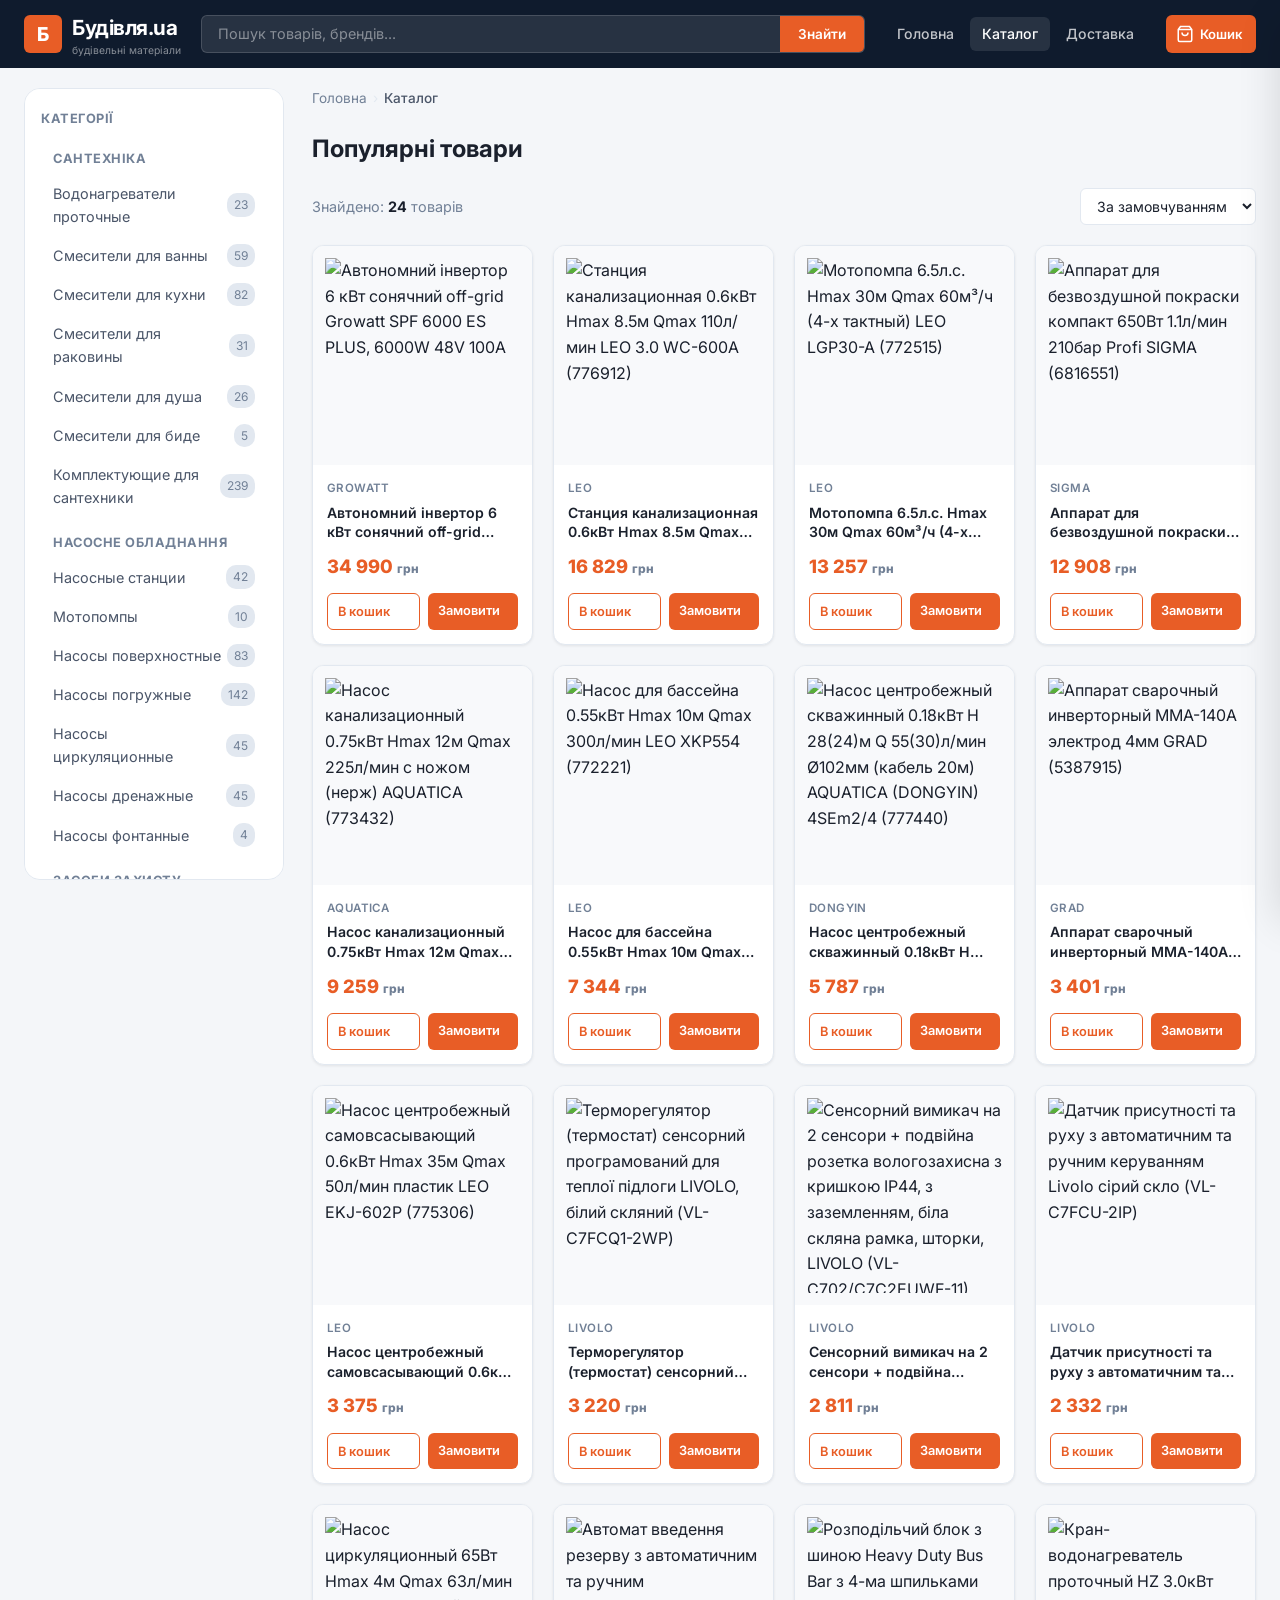
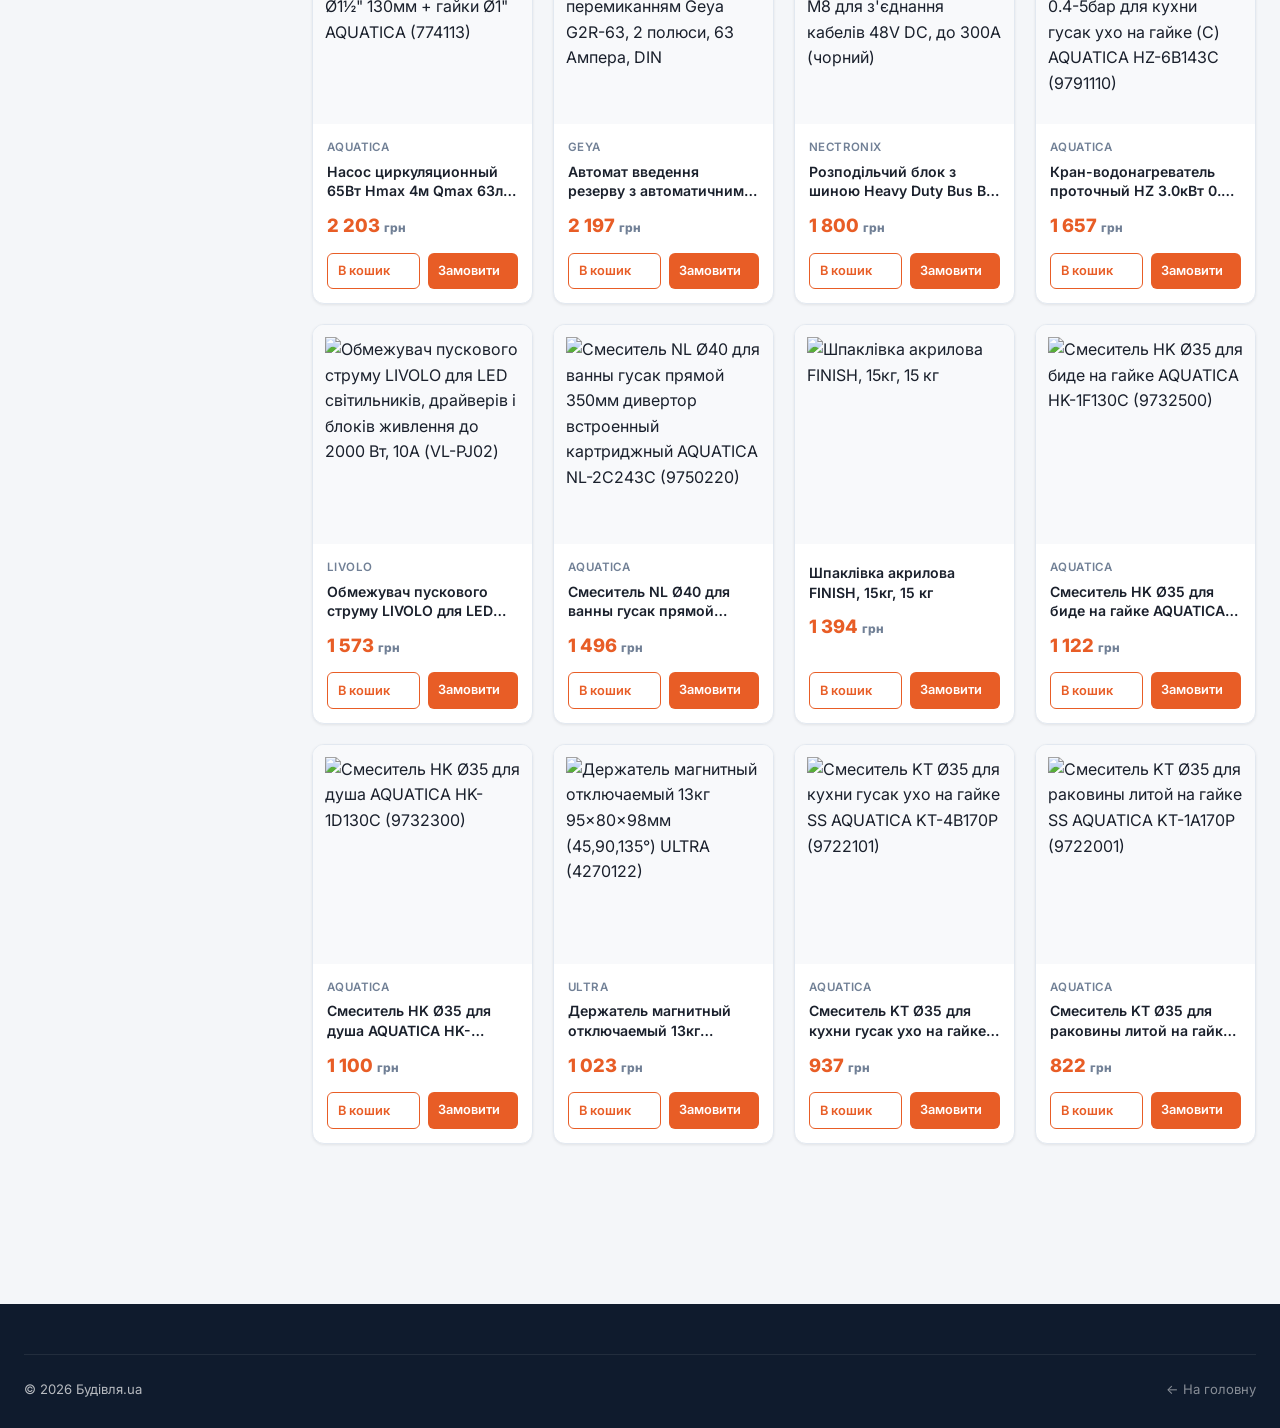
==== commit 1e743ff8: "fix: revert brand name to Будівля.ua (domain and brand are separate)" ====
--- a/catalog.html
+++ b/catalog.html
@@ -11,12 +11,12 @@
     gtag('js', new Date());
     gtag('config', 'G-1K509SRMGX');
   </script>
-  <title>Каталог товарів — Будівля.store</title>
+  <title>Каталог товарів — Будівля.ua</title>
   <meta name="description" content="Каталог будівельних матеріалів: сантехніка, підлогові покриття, електрика, фарби, насоси, зварювальне обладнання. Понад 4000 товарів в наявності.">
   <link rel="canonical" href="https://budivlya.store/catalog.html">
   <meta property="og:type" content="website">
   <meta property="og:url" content="https://budivlya.store/catalog.html">
-  <meta property="og:title" content="Каталог будівельних матеріалів — Будівля.store">
+  <meta property="og:title" content="Каталог будівельних матеріалів — Будівля.ua">
   <meta property="og:description" content="Понад 4000 товарів для будівництва та ремонту з доставкою по Україні.">
   <meta property="og:locale" content="uk_UA">
   <link rel="icon" type="image/svg+xml" href="favicon.svg">
@@ -33,7 +33,7 @@
       <a href="index.html" class="logo">
         <div class="logo__mark">Б</div>
         <div>
-          <span class="logo__text">Будівля.store</span>
+          <span class="logo__text">Будівля.ua</span>
           <span class="logo__sub">будівельні матеріали</span>
         </div>
       </a>
@@ -159,7 +159,7 @@
 <footer class="footer" style="margin-top:60px">
   <div class="container">
     <div class="footer__bottom">
-      <span>© 2026 Будівля.store</span>
+      <span>© 2026 Будівля.ua</span>
       <a href="index.html" style="color:rgba(255,255,255,.5)">← На головну</a>
     </div>
   </div>
